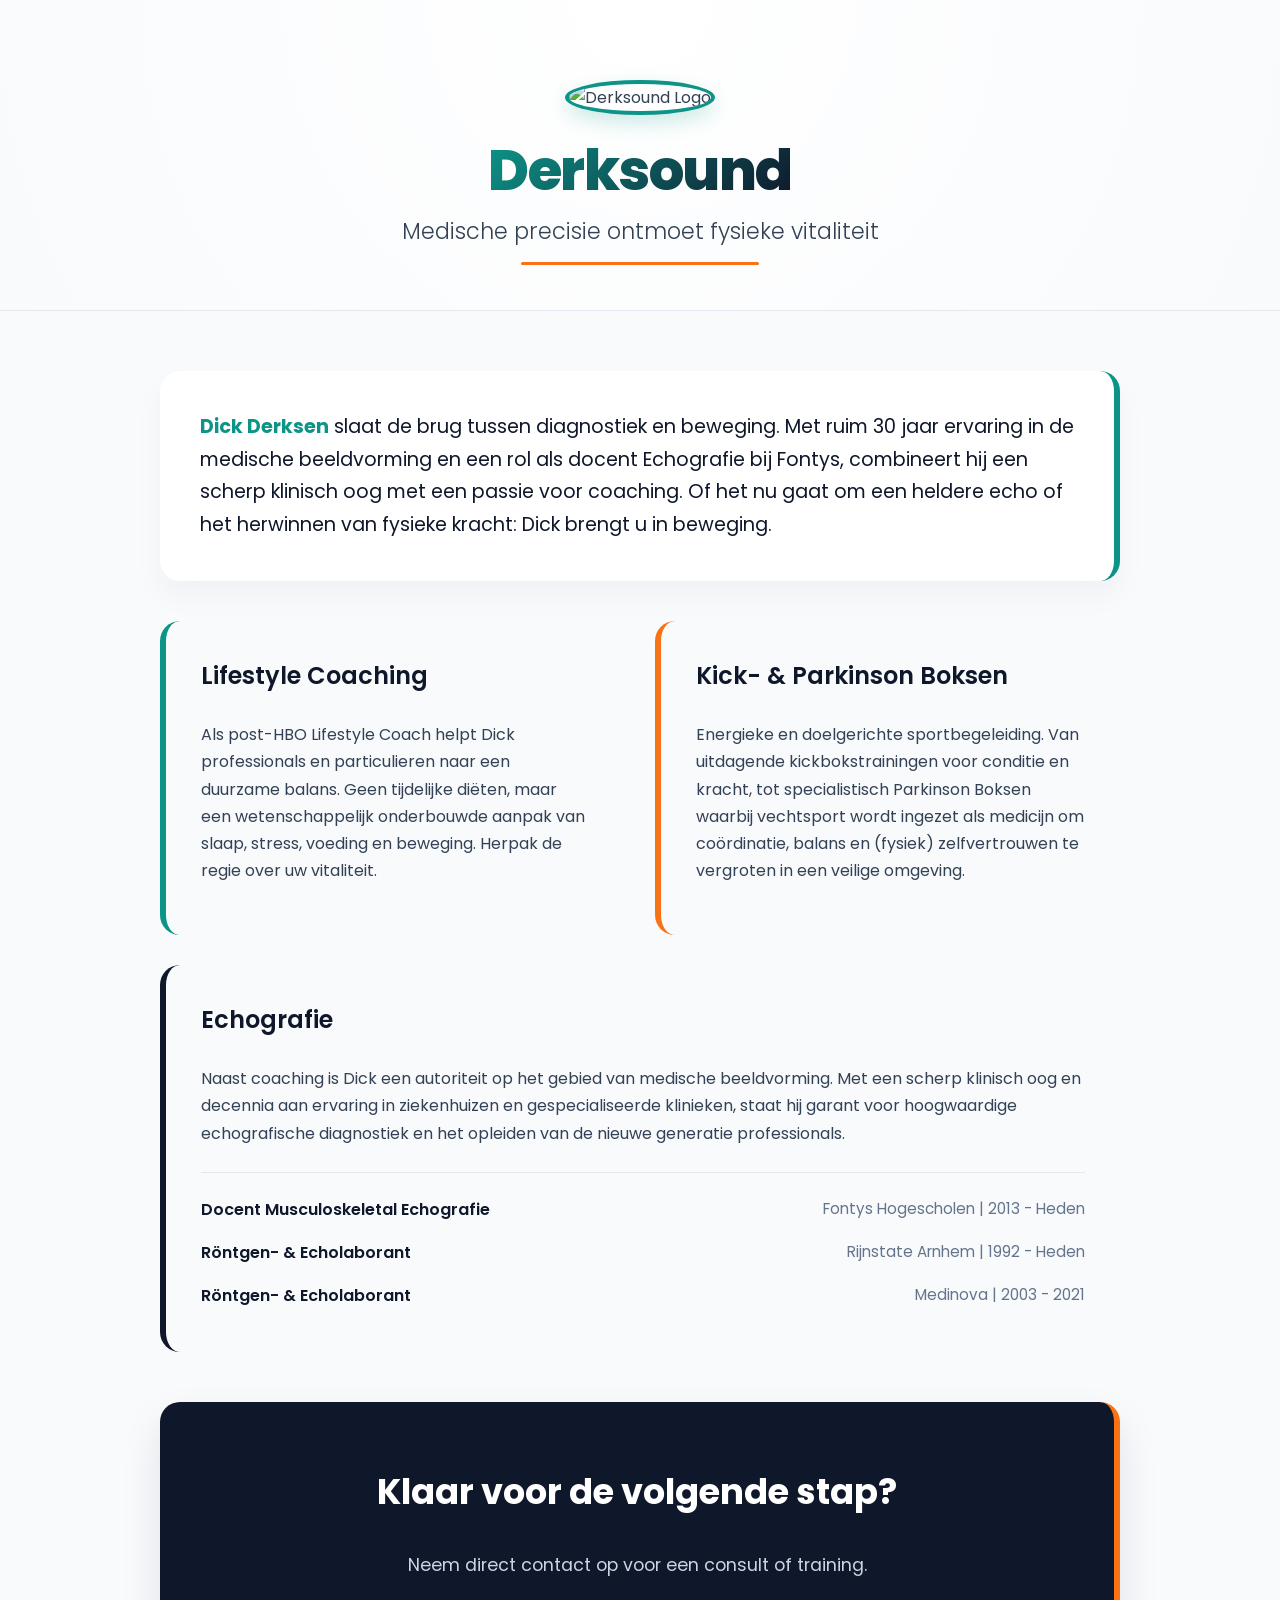
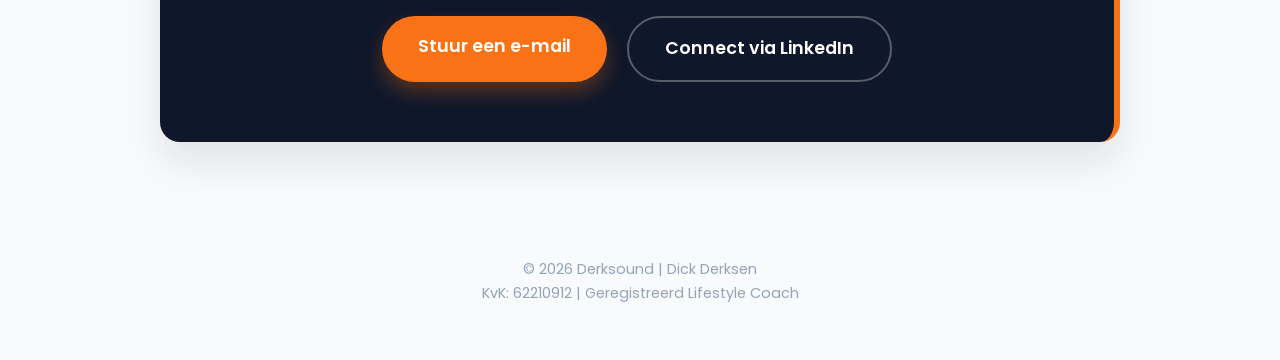
==== index.html @ 54237ded "Update index.html" ====
<!DOCTYPE html>
<html lang="nl">
<head>
    <meta charset="UTF-8">
    <meta name="viewport" content="width=device-width, initial-scale=1.0">
    <title>Derksound | Dick Derksen - Echografie & Vitaliteit</title>
    <!-- Google Fonts: Poppins voor een moderne, geometrische look -->
    <link href="https://fonts.googleapis.com/css2?family=Poppins:wght@300;400;600;800&display=swap" rel="stylesheet">
    <style>
        :root {
            /* Modern, energiek kleurenpalet */
            --dark-slate: #0f172a;       
            --teal: #0d9488;             
            --orange: #f97316;           
            --text-color: #334155;
            --bg-color: #f8fafc;
            --card-bg: #ffffff;
        }

        * { box-sizing: border-box; }

        body { 
            font-family: 'Poppins', sans-serif; 
            line-height: 1.7; 
            color: var(--text-color); 
            background-color: var(--bg-color);
            margin: 0; 
            padding: 0; 
        }

        .container { 
            max-width: 1000px; 
            margin: 0 auto; 
            padding: 0 20px;
        }

        /* --- MODERNE HERO HEADER --- */
        .hero {
            display: flex;
            flex-direction: column;
            align-items: center;
            text-align: center;
            padding: 80px 20px 60px;
            background: radial-gradient(circle at top, #ffffff 0%, var(--bg-color) 100%);
            border-bottom: 1px solid #e2e8f0;
        }

        /* Aangepast logo: Rond, betere kleuren en transparantie-truc */
        .logo-img {
            max-width: 180px;
            height: auto;
            margin-bottom: 25px;
            border-radius: 50%; 
            border: 4px solid var(--teal);
            box-shadow: 0 8px 20px rgba(13, 148, 136, 0.2);
            animation: float 6s ease-in-out infinite;
            mix-blend-mode: multiply; /* Zorgt dat een eventuele witte achtergrond wegvalt */
        }

        /* Gradient tekst voor de titel */
        h1 { 
            font-weight: 800; 
            font-size: 3.5rem; 
            margin: 0 0 10px 0; 
            line-height: 1.1;
            background: linear-gradient(135deg, var(--teal) 0%, var(--dark-slate) 100%);
            -webkit-background-clip: text;
            -webkit-text-fill-color: transparent;
            letter-spacing: -1.5px;
        }

        .tagline { 
            font-size: 1.4rem; 
            color: var(--text-color); 
            font-weight: 300; 
            margin: 0;
            position: relative;
            display: inline-block;
        }
        
        .tagline::after {
            content: '';
            position: absolute;
            width: 50%;
            height: 3px;
            background: var(--orange);
            bottom: -15px;
            left: 25%;
            border-radius: 5px;
        }

        /* --- MAIN CONTENT --- */
        main { padding: 60px 0; }

        /* --- INTRO BOX (Rechter rand) --- */
        .intro-box {
            background: var(--card-bg);
            border-radius: 20px;
            padding: 40px;
            box-shadow: 0 15px 30px rgba(15, 23, 42, 0.04);
            margin-bottom: 40px;
            border-right: 6px solid var(--teal);
            transition: transform 0.3s ease;
        }

        .intro-box:hover { transform: translateY(-5px); box-shadow: 0 20px 40px rgba(15, 23, 42, 0.08); }

        .intro-box p {
            font-size: 1.2rem;
            color: var(--dark-slate);
            font-weight: 400;
            margin: 0;
        }
        .intro-box strong { color: var(--teal); }

        /* --- DIENSTEN GRID (Linker rand) --- */
        .services-grid {
            display: grid;
            grid-template-columns: 1fr 1fr;
            gap: 30px;
            margin-bottom: 50px;
        }

        .service-box {
            background: var(--bg-color);
            padding: 35px;
            border-radius: 20px;
            border-left: 6px solid var(--teal);
            transition: all 0.3s ease;
        }
        
        .service-box.orange-border { border-left-color: var(--orange); }
        .service-box.slate-border { border-left-color: var(--dark-slate); }
        
        .service-box:hover { transform: translateY(-8px); box-shadow: 0 15px 30px rgba(0,0,0,0.08); }
        .service-box h3 { font-size: 1.5rem; margin-top: 0; color: var(--dark-slate); font-weight: 600; }

        /* Zorgt dat het Echografie blok twee kolommen inneemt */
        .full-width { grid-column: 1 / -1; }

        /* Styling voor de werkervaringen binnen het Echografie blok */
        .experience-list {
            margin-top: 25px;
            border-top: 1px solid #e2e8f0;
            padding-top: 15px;
        }
        .experience-item { 
            display: flex; 
            justify-content: space-between; 
            padding: 8px 0; 
        }
        .experience-item strong { color: var(--dark-slate); font-weight: 600;}
        .experience-item span { color: #64748b; font-size: 0.95rem; }

        /* --- CONTACT BOX (Gekleurde achtergrond, rechter rand) --- */
        .contact-box {
            text-align: center;
            background: var(--dark-slate);
            color: white;
            padding: 60px 40px;
            border-radius: 20px;
            border-right: 6px solid var(--orange);
            box-shadow: 0 20px 40px rgba(15, 23, 42, 0.1);
            transition: transform 0.3s ease;
        }
        
        .contact-box:hover { transform: translateY(-5px); box-shadow: 0 25px 50px rgba(15, 23, 42, 0.2); }
        .contact-box h2 { color: white; font-size: 2.2rem; margin-top: 0; }
        .contact-box p { font-size: 1.1rem; color: #cbd5e1; margin-bottom: 0; }
        
        .btn-group { display: flex; justify-content: center; gap: 20px; margin-top: 35px; flex-wrap: wrap; }
        
        .btn {
            padding: 16px 36px;
            border-radius: 50px;
            text-decoration: none;
            font-weight: 600;
            font-size: 1.1rem;
            transition: all 0.3s cubic-bezier(0.4, 0, 0.2, 1);
        }
        
        .btn-primary { 
            background: var(--orange); 
            color: white; 
            box-shadow: 0 10px 20px rgba(249, 115, 22, 0.3);
        }
        .btn-primary:hover { background: #ea580c; transform: translateY(-3px); }
        
        .btn-outline { 
            border: 2px solid rgba(255,255,255,0.3); 
            color: white; 
        }
        .btn-outline:hover { border-color: white; transform: translateY(-3px); }

        footer { text-align: center; padding: 40px; font-size: 0.9rem; color: #94a3b8; }

        /* Animaties */
        @keyframes float {
            0% { transform: translateY(0px); }
            50% { transform: translateY(-10px); }
            100% { transform: translateY(0px); }
        }

        /* Responsiviteit */
        @media (max-width: 768px) {
            h1 { font-size: 2.5rem; }
            .tagline { font-size: 1.1rem; }
            .services-grid { grid-template-columns: 1fr; }
            .full-width { grid-column: span 1; }
            .experience-item { flex-direction: column; gap: 2px; }
            .btn-group { flex-direction: column; }
            .btn { width: 100%; text-align: center; }
        }
    </style>
</head>
<body>

    <!-- HERO HEADER -->
    <header class="hero">
        <img src="logo.png" alt="Derksound Logo" class="logo-img">
        <h1>Derksound</h1>
        <p class="tagline">Medische precisie ontmoet fysieke vitaliteit</p>
    </header>

    <div class="container">
        <main>
            <!-- OVER MIJ (Rechter rand) -->
            <section class="intro-box">
                <p><strong>Dick Derksen</strong> slaat de brug tussen diagnostiek en beweging. Met ruim 30 jaar ervaring in de medische beeldvorming en een rol als docent Echografie bij Fontys, combineert hij een scherp klinisch oog met een passie voor coaching. Of het nu gaat om een heldere echo of het herwinnen van fysieke kracht: Dick brengt u in beweging.</p>
            </section>

            <!-- DIENSTEN GRID (Linker rand) -->
            <div class="services-grid">
                
                <div class="service-box">
                    <h3>Lifestyle Coaching</h3>
                    <p>Als post-HBO Lifestyle Coach helpt Dick professionals en particulieren naar een duurzame balans. Geen tijdelijke diëten, maar een wetenschappelijk onderbouwde aanpak van slaap, stress, voeding en beweging. Herpak de regie over uw vitaliteit.</p>
                </div>
                
                <div class="service-box orange-border">
                    <h3>Kick- & Parkinson Boksen</h3>
                    <p>Energieke en doelgerichte sportbegeleiding. Van uitdagende kickbokstrainingen voor conditie en kracht, tot specialistisch Parkinson Boksen waarbij vechtsport wordt ingezet als medicijn om coördinatie, balans en (fysiek) zelfvertrouwen te vergroten in een veilige omgeving.</p>
                </div>

                <!-- ECHOGRAFIE (Volle breedte) -->
                <div class="service-box slate-border full-width">
                    <h3>Echografie</h3>
                    <p>Naast coaching is Dick een autoriteit op het gebied van medische beeldvorming. Met een scherp klinisch oog en decennia aan ervaring in ziekenhuizen en gespecialiseerde klinieken, staat hij garant voor hoogwaardige echografische diagnostiek en het opleiden van de nieuwe generatie professionals.</p>
                    
                    <div class="experience-list">
                        <div class="experience-item">
                            <strong>Docent Musculoskeletal Echografie</strong>
                            <span>Fontys Hogescholen | 2013 - Heden</span>
                        </div>
                        <div class="experience-item">
                            <strong>Röntgen- & Echolaborant</strong>
                            <span>Rijnstate Arnhem | 1992 - Heden</span>
                        </div>
                        <div class="experience-item">
                            <strong>Röntgen- & Echolaborant</strong>
                            <span>Medinova | 2003 - 2021</span>
                        </div>
                    </div>
                </div>

            </div>

            <!-- CONTACT CTA (Gekleurde achtergrond, Rechter rand) -->
            <section class="contact-box">
                <h2>Klaar voor de volgende stap?</h2>
                <p>Neem direct contact op voor een consult of training.</p>
                <div class="btn-group">
                    <a href="mailto:info@derksound.nl" class="btn btn-primary">Stuur een e-mail</a>
                    <a href="https://www.linkedin.com/in/dick-derksen-19b59875/" target="_blank" class="btn btn-outline">Connect via LinkedIn</a>
                </div>
            </section>
        </main>

        <footer>
            <p>&copy; 2026 Derksound | Dick Derksen<br>
            KvK: 62210912 | Geregistreerd Lifestyle Coach</p>
        </footer>
    </div>

</body>
</html>
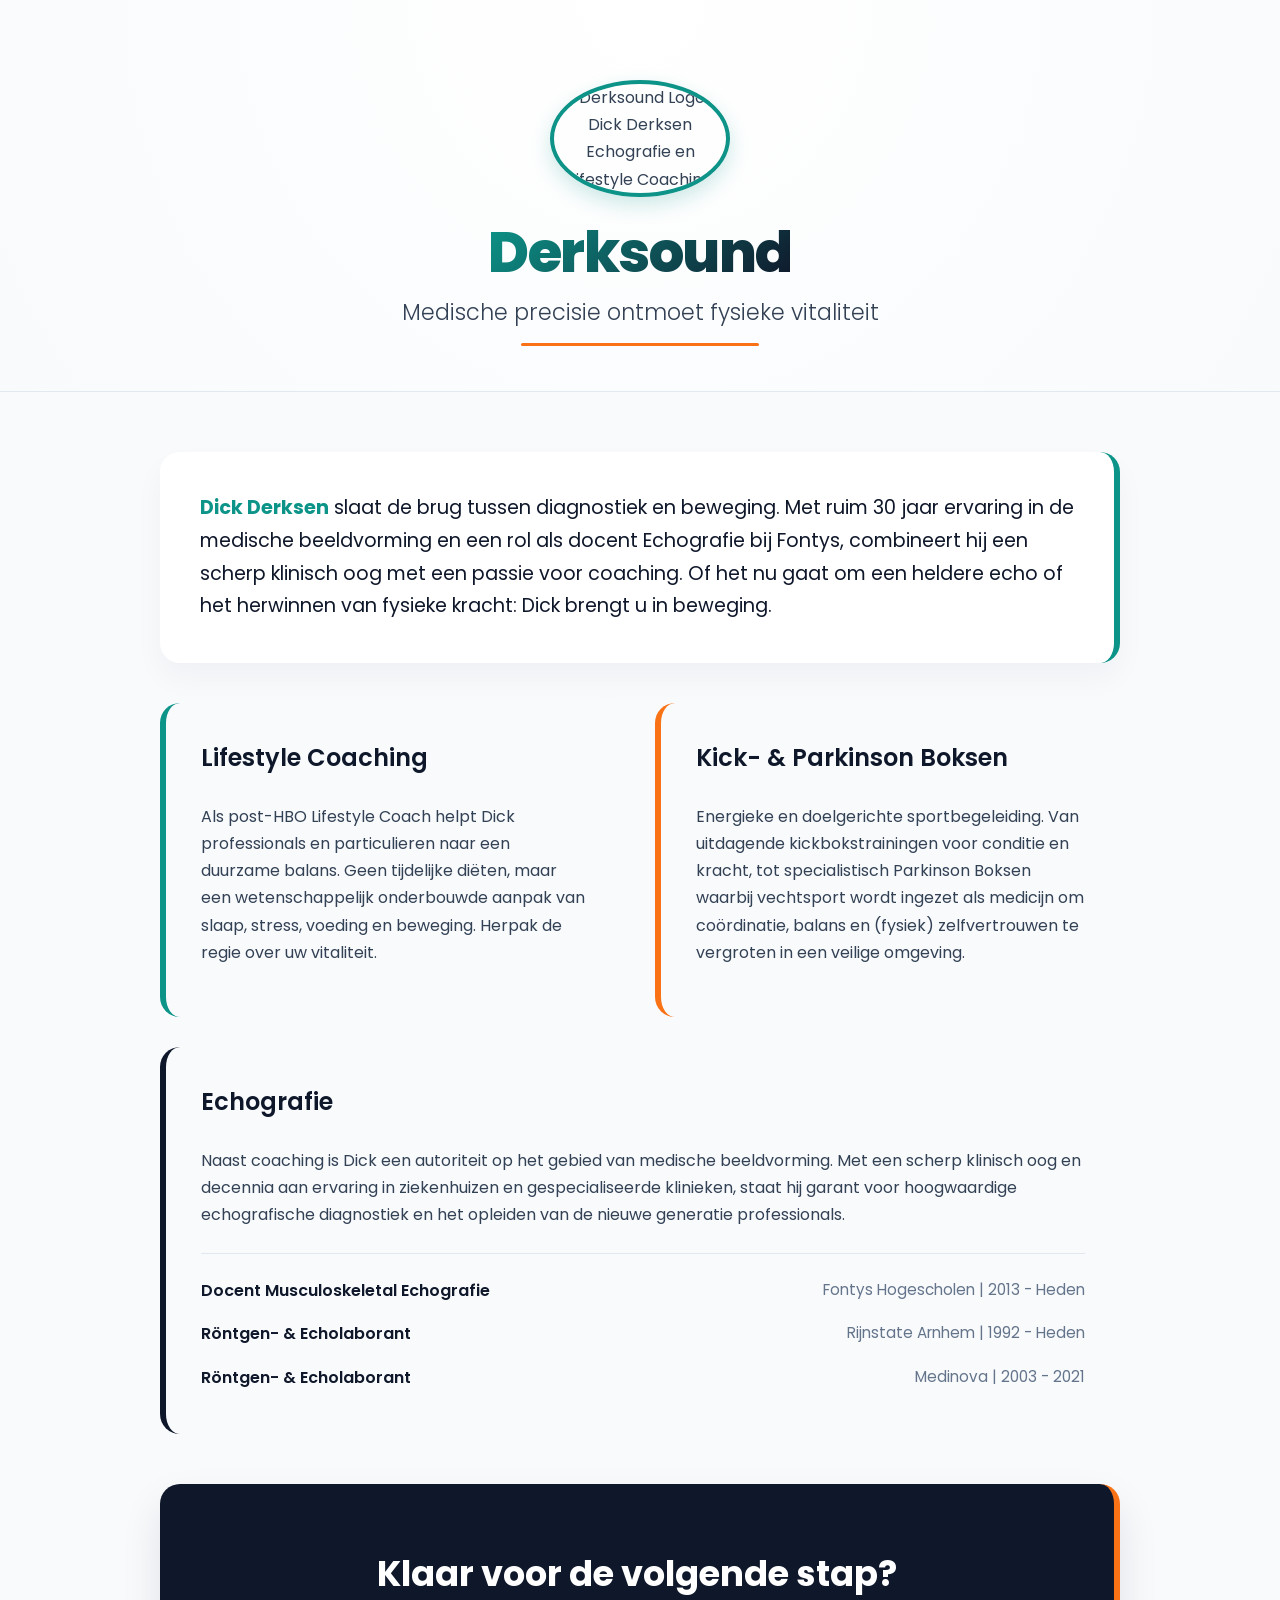
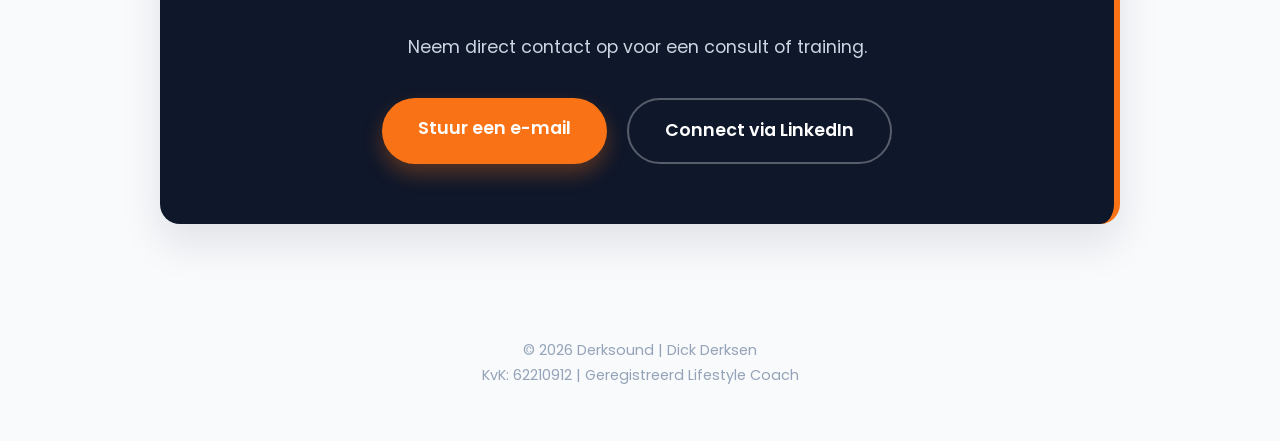
==== commit 295a872f: "Update index.html" ====
--- a/index.html
+++ b/index.html
@@ -3,9 +3,48 @@
 <head>
     <meta charset="UTF-8">
     <meta name="viewport" content="width=device-width, initial-scale=1.0">
+    
+    <!-- SEO BASIS -->
     <title>Derksound | Dick Derksen - Echografie & Vitaliteit</title>
+    <meta name="description" content="Dick Derksen van Derksound slaat de brug tussen medische diagnostiek (echografie) en fysieke vitaliteit (lifestyle coaching & boksen) in regio Arnhem.">
+    <link rel="canonical" href="https://www.derksound.nl/" />
+
+    <!-- OPEN GRAPH (Voor mooi delen op LinkedIn, WhatsApp, etc.) -->
+    <meta property="og:title" content="Derksound | Dick Derksen - Echografie & Vitaliteit">
+    <meta property="og:description" content="Klinische precisie en fysieke vitaliteit. Lifestyle coaching, echografie en (Parkinson) boksen door Dick Derksen.">
+    <meta property="og:type" content="website">
+    <meta property="og:url" content="https://www.derksound.nl/">
+    <meta property="og:image" content="https://www.derksound.nl/logo.png">
+
+    <!-- STRUCTURED DATA (Schema.org voor Google) -->
+    <script type="application/ld+json">
+    {
+      "@context": "https://schema.org",
+      "@type": "HealthAndBeautyBusiness",
+      "name": "Derksound",
+      "image": "https://www.derksound.nl/logo.png",
+      "url": "https://www.derksound.nl",
+      "address": {
+        "@type": "PostalAddress",
+        "addressLocality": "Arnhem",
+        "addressRegion": "Gelderland",
+        "addressCountry": "NL"
+      },
+      "founder": {
+        "@type": "Person",
+        "name": "Dick Derksen",
+        "jobTitle": "Echolaborant & Lifestyle Coach",
+        "sameAs": [
+          "https://www.linkedin.com/in/dick-derksen-19b59875/"
+        ]
+      },
+      "description": "Medische precisie ontmoet fysieke vitaliteit. Derksound biedt echografie, lifestyle coaching en (Parkinson) boksen aan."
+    }
+    </script>
+
     <!-- Google Fonts: Poppins voor een moderne, geometrische look -->
     <link href="https://fonts.googleapis.com/css2?family=Poppins:wght@300;400;600;800&display=swap" rel="stylesheet">
+    
     <style>
         :root {
             /* Modern, energiek kleurenpalet */
@@ -217,7 +256,7 @@
 
     <!-- HERO HEADER -->
     <header class="hero">
-        <img src="logo.png" alt="Derksound Logo" class="logo-img">
+        <img src="logo.png" alt="Derksound Logo - Dick Derksen Echografie en Lifestyle Coaching" class="logo-img">
         <h1>Derksound</h1>
         <p class="tagline">Medische precisie ontmoet fysieke vitaliteit</p>
     </header>
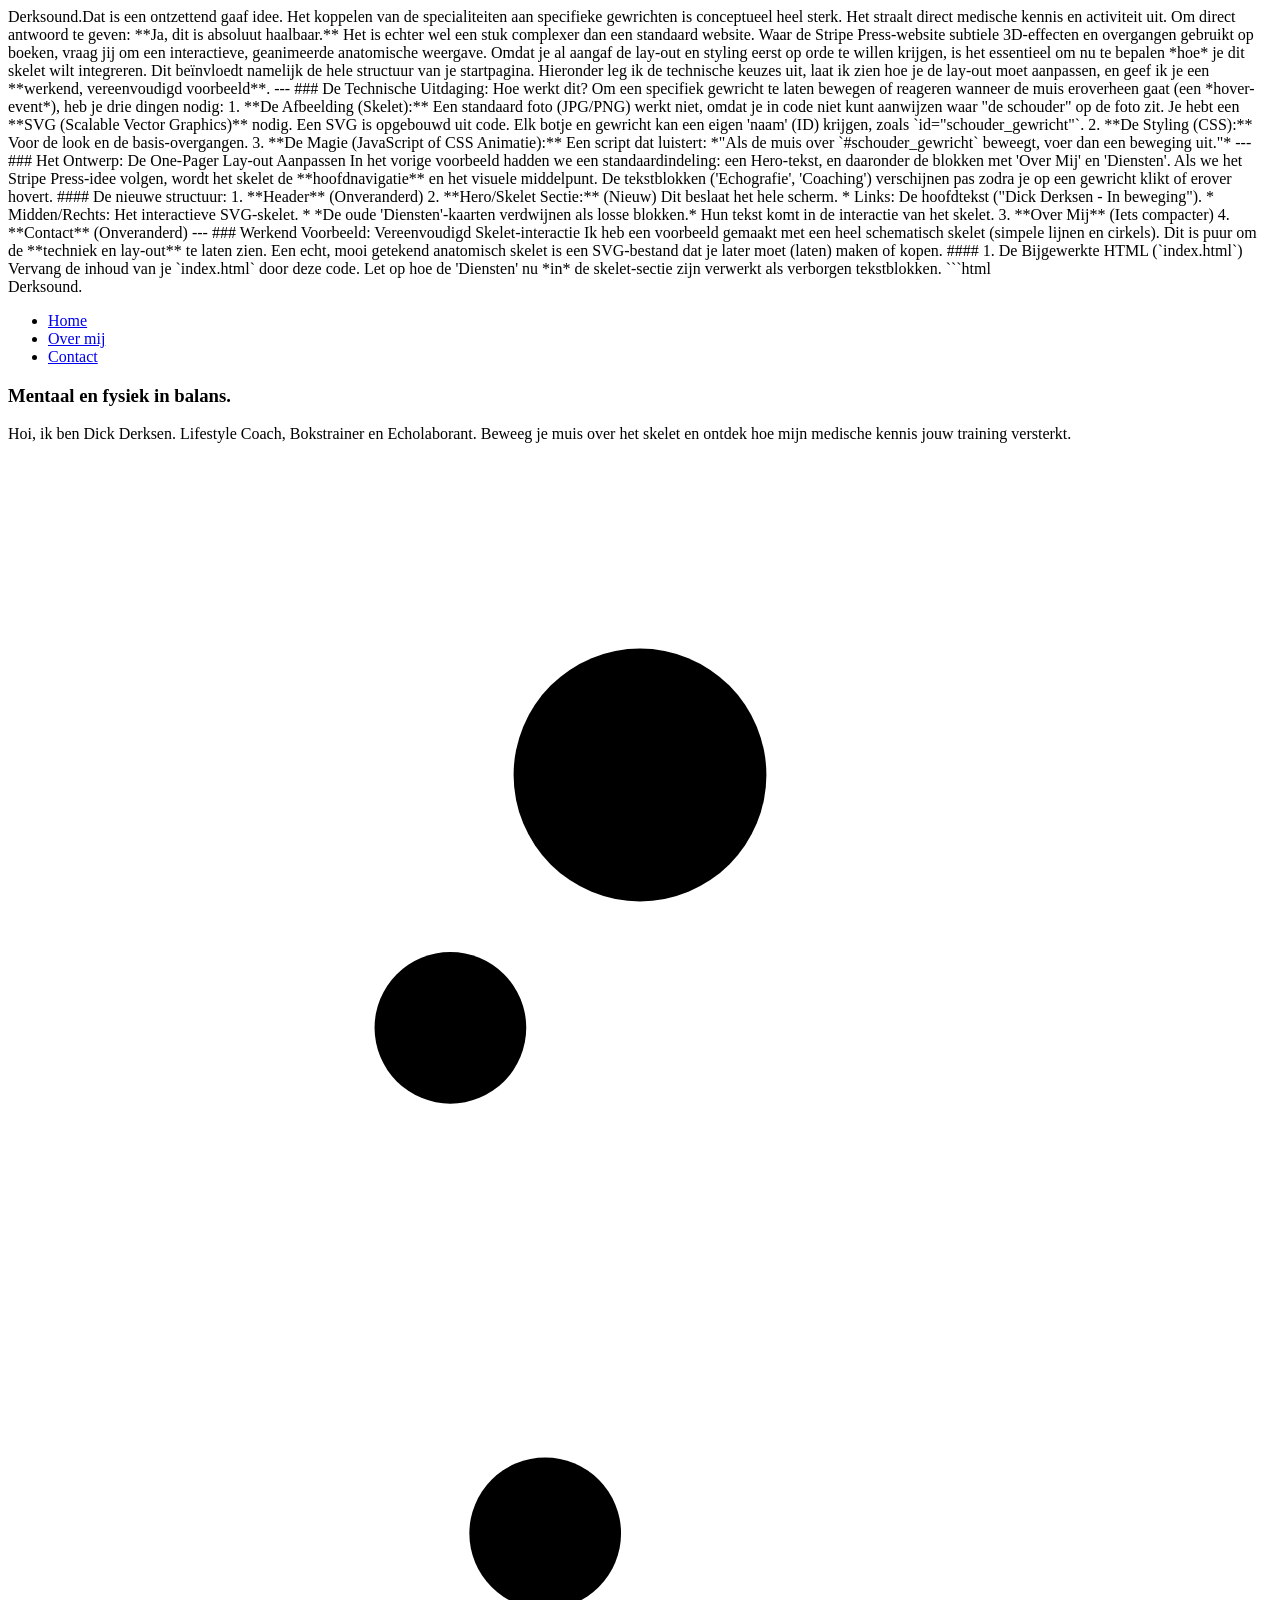
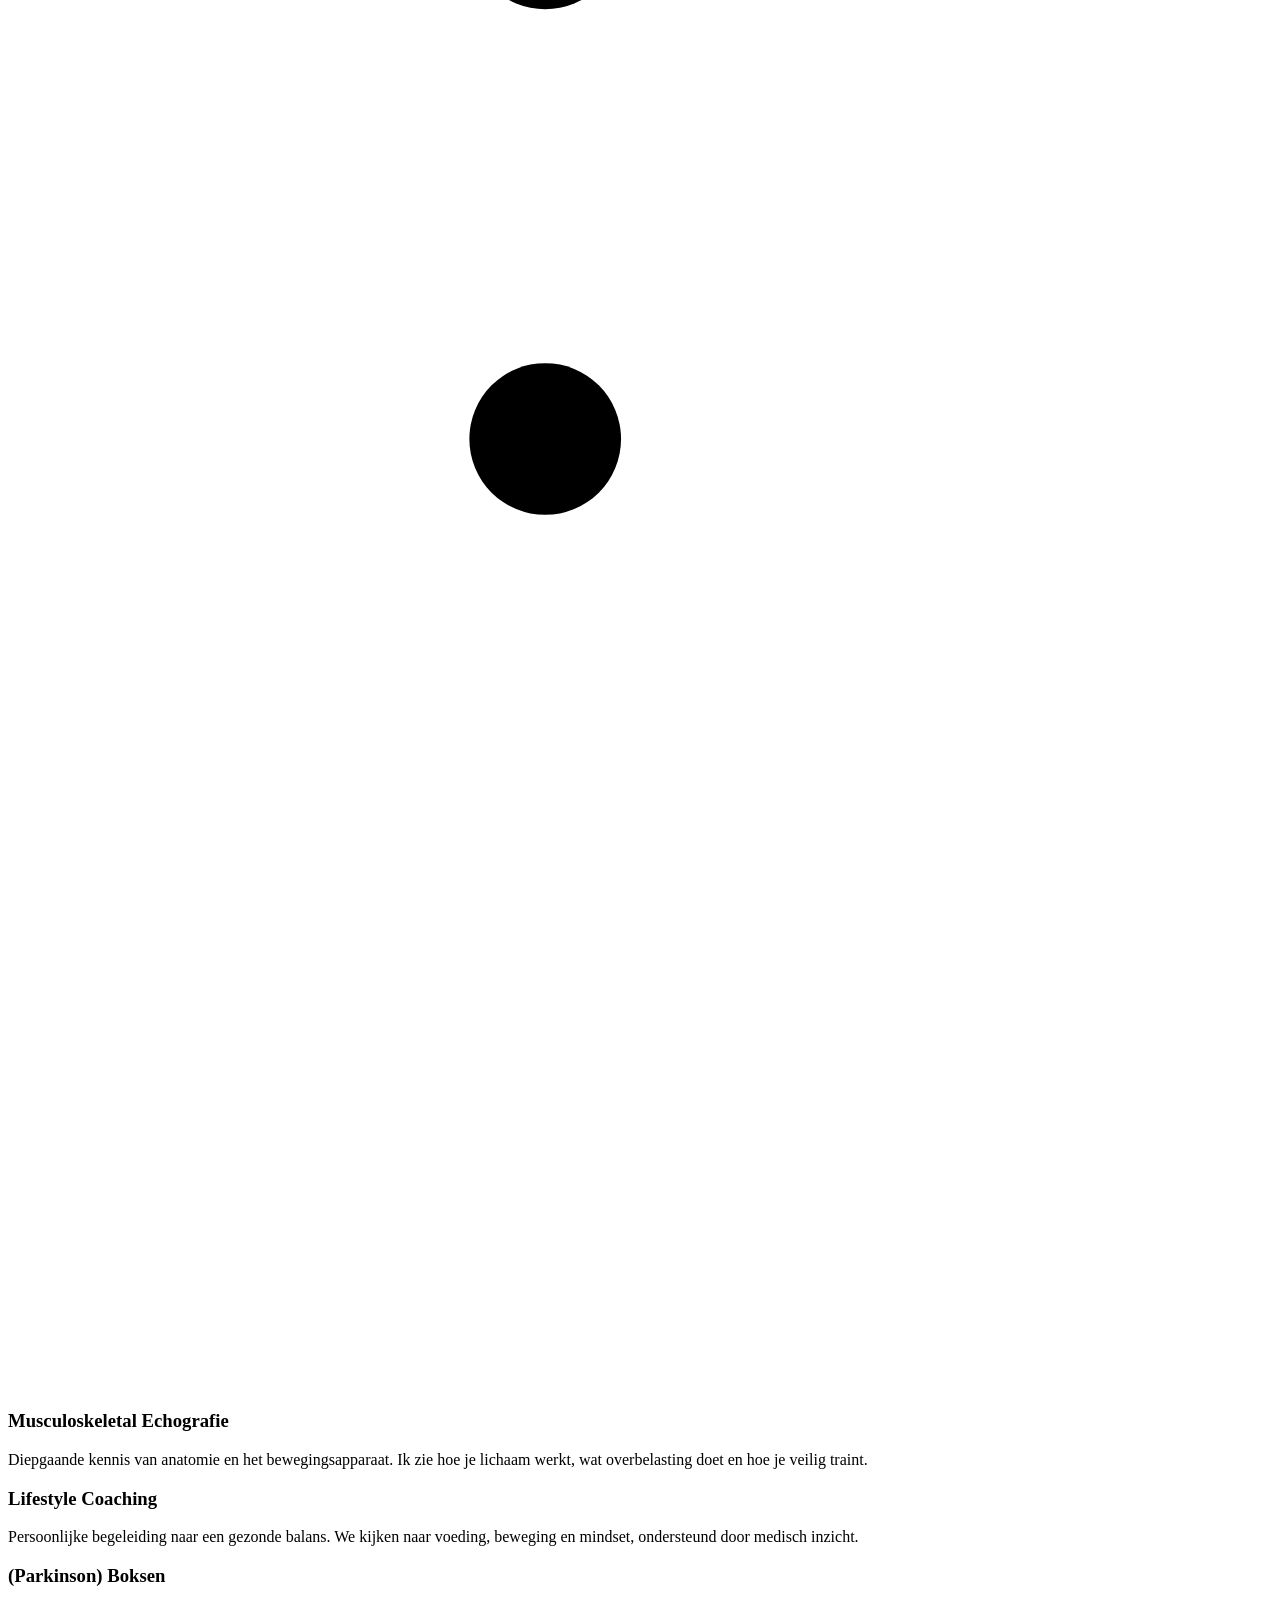
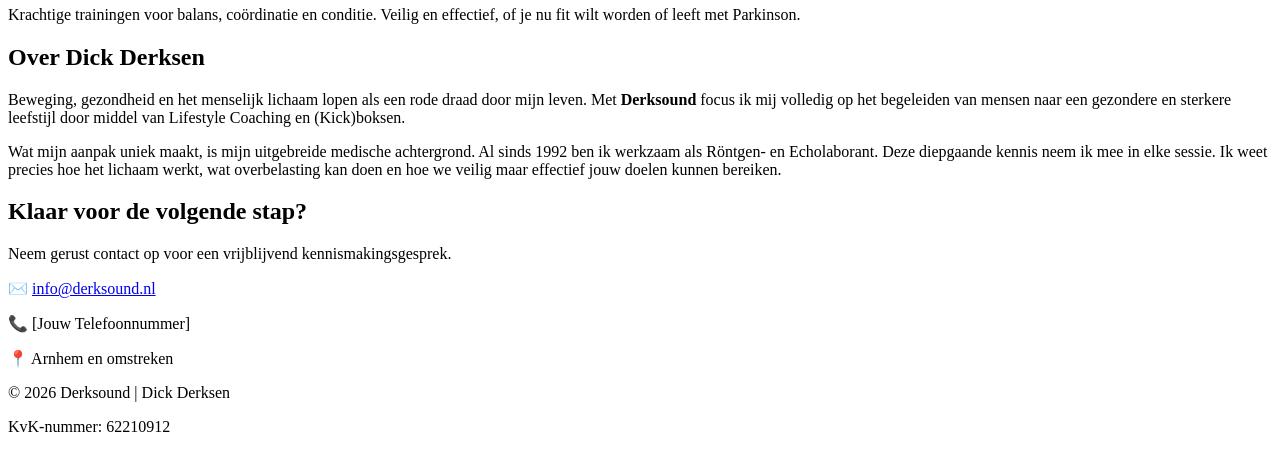
==== commit 476eb43b: "Create index.html" ====
--- a/index.html
+++ b/index.html
@@ -3,323 +3,186 @@
 <head>
     <meta charset="UTF-8">
     <meta name="viewport" content="width=device-width, initial-scale=1.0">
-    
-    <!-- SEO BASIS -->
-    <title>Derksound | Dick Derksen - Echografie & Vitaliteit</title>
-    <meta name="description" content="Dick Derksen van Derksound slaat de brug tussen medische diagnostiek (echografie) en fysieke vitaliteit (lifestyle coaching & boksen) in regio Arnhem.">
-    <link rel="canonical" href="https://www.derksound.nl/" />
+    <title>Derksound | Dick Derksen</title>
+    <link rel="stylesheet" href="style.css">
+</head>
+<body>
+    <header>
+        <nav class="container">
+            <div class="logo">Derksound.Dat is een ontzettend gaaf idee. Het koppelen van de specialiteiten aan specifieke gewrichten is conceptueel heel sterk. Het straalt direct medische kennis en activiteit uit.
 
-    <!-- OPEN GRAPH (Voor mooi delen op LinkedIn, WhatsApp, etc.) -->
-    <meta property="og:title" content="Derksound | Dick Derksen - Echografie & Vitaliteit">
-    <meta property="og:description" content="Klinische precisie en fysieke vitaliteit. Lifestyle coaching, echografie en (Parkinson) boksen door Dick Derksen.">
-    <meta property="og:type" content="website">
-    <meta property="og:url" content="https://www.derksound.nl/">
-    <meta property="og:image" content="https://www.derksound.nl/logo.png">
+Om direct antwoord te geven: **Ja, dit is absoluut haalbaar.** Het is echter wel een stuk complexer dan een standaard website. Waar de Stripe Press-website subtiele 3D-effecten en overgangen gebruikt op boeken, vraag jij om een interactieve, geanimeerde anatomische weergave.
 
-    <!-- STRUCTURED DATA (Schema.org voor Google) -->
-    <script type="application/ld+json">
-    {
-      "@context": "https://schema.org",
-      "@type": "HealthAndBeautyBusiness",
-      "name": "Derksound",
-      "image": "https://www.derksound.nl/logo.png",
-      "url": "https://www.derksound.nl",
-      "address": {
-        "@type": "PostalAddress",
-        "addressLocality": "Arnhem",
-        "addressRegion": "Gelderland",
-        "addressCountry": "NL"
-      },
-      "founder": {
-        "@type": "Person",
-        "name": "Dick Derksen",
-        "jobTitle": "Echolaborant & Lifestyle Coach",
-        "sameAs": [
-          "https://www.linkedin.com/in/dick-derksen-19b59875/"
-        ]
-      },
-      "description": "Medische precisie ontmoet fysieke vitaliteit. Derksound biedt echografie, lifestyle coaching en (Parkinson) boksen aan."
-    }
-    </script>
+Omdat je al aangaf de lay-out en styling eerst op orde te willen krijgen, is het essentieel om nu te bepalen *hoe* je dit skelet wilt integreren. Dit beïnvloedt namelijk de hele structuur van je startpagina.
 
-    <!-- Google Fonts: Poppins voor een moderne, geometrische look -->
-    <link href="https://fonts.googleapis.com/css2?family=Poppins:wght@300;400;600;800&display=swap" rel="stylesheet">
-    
-    <style>
-        :root {
-            /* Modern, energiek kleurenpalet */
-            --dark-slate: #0f172a;       
-            --teal: #0d9488;             
-            --orange: #f97316;           
-            --text-color: #334155;
-            --bg-color: #f8fafc;
-            --card-bg: #ffffff;
+Hieronder leg ik de technische keuzes uit, laat ik zien hoe je de lay-out moet aanpassen, en geef ik je een **werkend, vereenvoudigd voorbeeld**.
+
+---
+
+### De Technische Uitdaging: Hoe werkt dit?
+
+Om een specifiek gewricht te laten bewegen of reageren wanneer de muis eroverheen gaat (een *hover-event*), heb je drie dingen nodig:
+
+1.  **De Afbeelding (Skelet):** Een standaard foto (JPG/PNG) werkt niet, omdat je in code niet kunt aanwijzen waar "de schouder" op de foto zit. Je hebt een **SVG (Scalable Vector Graphics)** nodig. Een SVG is opgebouwd uit code. Elk botje en gewricht kan een eigen 'naam' (ID) krijgen, zoals `id="schouder_gewricht"`.
+2.  **De Styling (CSS):** Voor de look en de basis-overgangen.
+3.  **De Magie (JavaScript of CSS Animatie):** Een script dat luistert: *"Als de muis over `#schouder_gewricht` beweegt, voer dan een beweging uit."*
+
+---
+
+### Het Ontwerp: De One-Pager Lay-out Aanpassen
+
+In het vorige voorbeeld hadden we een standaardindeling: een Hero-tekst, en daaronder de blokken met 'Over Mij' en 'Diensten'.
+
+Als we het Stripe Press-idee volgen, wordt het skelet de **hoofdnavigatie** en het visuele middelpunt. De tekstblokken ('Echografie', 'Coaching') verschijnen pas zodra je op een gewricht klikt of erover hovert.
+
+#### De nieuwe structuur:
+
+1.  **Header** (Onveranderd)
+2.  **Hero/Skelet Sectie:** (Nieuw) Dit beslaat het hele scherm.
+    *   Links: De hoofdtekst ("Dick Derksen - In beweging").
+    *   Midden/Rechts: Het interactieve SVG-skelet.
+    *   *De oude 'Diensten'-kaarten verdwijnen als losse blokken.* Hun tekst komt in de interactie van het skelet.
+3.  **Over Mij** (Iets compacter)
+4.  **Contact** (Onveranderd)
+
+---
+
+### Werkend Voorbeeld: Vereenvoudigd Skelet-interactie
+
+Ik heb een voorbeeld gemaakt met een heel schematisch skelet (simpele lijnen en cirkels). Dit is puur om de **techniek en lay-out** te laten zien. Een echt, mooi getekend anatomisch skelet is een SVG-bestand dat je later moet (laten) maken of kopen.
+
+#### 1. De Bijgewerkte HTML (`index.html`)
+
+Vervang de inhoud van je `index.html` door deze code. Let op hoe de 'Diensten' nu *in* de skelet-sectie zijn verwerkt als verborgen tekstblokken.
+
+```html
+<!DOCTYPE html>
+<html lang="nl">
+<head>
+    <meta charset="UTF-8">
+    <meta name="viewport" content="width=device-width, initial-scale=1.0">
+    <title>Derksound | Dick Derksen - Lifestyle Coach & Bokstrainer</title>
+    <link rel="stylesheet" href="style.css">
+</head>
+<body>
+    <header>
+        <nav class="container">
+            <div class="logo">Derksound.</div>
+            <ul class="nav-links">
+                <li><a href="#home">Home</a></li>
+                <li><a href="#over">Over mij</a></li>
+                <li><a href="#contact">Contact</a></li>
+            </ul>
+        </nav>
+    </header>
+
+    <main>
+        <!-- NIEUWE HERO SKELET SECTIE -->
+        <section id="home" class="hero-skeleton">
+            <div class="container skeleton-wrapper">
+                
+                <!-- Links: Introductie tekst -->
+                <div class="skeleton-intro">
+                    <h1>Mentaal en fysiek in balans.</h1>
+                    <p>Hoi, ik ben Dick Derksen. Lifestyle Coach, Bokstrainer en Echolaborant. Beweeg je muis over het skelet en ontdek hoe mijn medische kennis jouw training versterkt.</p>
+                </div>
+
+                <!-- Rechts: Het Interactieve Skelet (SVG) -->
+                <div class="skeleton-container">
+                    <!-- Dit is een vereenvoudigde SVG-weergave -->
+                    <svg viewBox="0 0 200 400" class="skeleton-svg">
+                        <!-- Romp en Hoofd (Statisch) -->
+                        <circle cx="100" cy="50" r="20" class="bone-static" />
+                        <line x1="100" y1="70" x2="100" y2="170" class="bone-static" stroke-width="8" />
+                        
+                        <!-- Schouder Gewricht (INTERACTIEF -> Echografie) -->
+                        <g id="joint-echografie" class="interactive-joint">
+                            <circle cx="70" cy="90" r="12" class="joint-ball" />
+                            <line x1="70" y1="90" x2="40" y2="150" class="bone-arm" stroke-width="6" />
+                        </g>
+
+                        <!-- Heup Gewricht (INTERACTIEF -> Coaching) -->
+                        <g id="joint-coaching" class="interactive-joint">
+                            <circle cx="85" cy="170" r="12" class="joint-ball" />
+                            <line x1="85" y1="170" x2="85" y2="250" class="bone-leg" stroke-width="6" />
+                        </g>
+
+                        <!-- Knie Gewricht (INTERACTIEF -> Boksen) -->
+                        <g id="joint-boksen" class="interactive-joint">
+                            <circle cx="85" cy="250" r="12" class="joint-ball" />
+                            <line x1="85" y1="250" x2="85" y2="330" class="bone-leg" stroke-width="6" />
+                        </g>
+                    </svg>
+
+                    <!-- Tekstblokken die verschijnen bij hover (verborgen via CSS) -->
+                    <div class="service-info-overlay" id="info-echografie">
+                        <h3>Musculoskeletal Echografie</h3>
+                        <p>Diepgaande kennis van anatomie en het bewegingsapparaat. Ik zie hoe je lichaam werkt, wat overbelasting doet en hoe je veilig traint.</p>
+                    </div>
+                    <div class="service-info-overlay" id="info-coaching">
+                        <h3>Lifestyle Coaching</h3>
+                        <p>Persoonlijke begeleiding naar een gezonde balans. We kijken naar voeding, beweging en mindset, ondersteund door medisch inzicht.</p>
+                    </div>
+                    <div class="service-info-overlay" id="info-boksen">
+                        <h3>(Parkinson) Boksen</h3>
+                        <p>Krachtige trainingen voor balans, coördinatie en conditie. Veilig en effectief, of je nu fit wilt worden of leeft met Parkinson.</p>
+                    </div>
+                </div>
+            </div>
+        </section>
+
+        <!-- Over Mij Sectie -->
+        <section id="over" class="section bg-light">
+            <div class="container">
+                <h2>Over Dick Derksen</h2>
+                <div class="about-text">
+                    <p>Beweging, gezondheid en het menselijk lichaam lopen als een rode draad door mijn leven. Met <strong>Derksound</strong> focus ik mij volledig op het begeleiden van mensen naar een gezondere en sterkere leefstijl door middel van Lifestyle Coaching en (Kick)boksen.</p>
+                    <p>Wat mijn aanpak uniek maakt, is mijn uitgebreide medische achtergrond. Al sinds 1992 ben ik werkzaam als Röntgen- en Echolaborant. Deze diepgaande kennis neem ik mee in elke sessie. Ik weet precies hoe het lichaam werkt, wat overbelasting kan doen en hoe we veilig maar effectief jouw doelen kunnen bereiken.</p>
+                </div>
+            </div>
+        </section>
+
+        <!-- Contact Sectie -->
+        <section id="contact" class="section">
+            <div class="container">
+                <h2>Klaar voor de volgende stap?</h2>
+                <p>Neem gerust contact op voor een vrijblijvend kennismakingsgesprek.</p>
+                <div class="contact-info">
+                    <p>✉️ <a href="mailto:info@derksound.nl">info@derksound.nl</a></p>
+                    <p>📞 [Jouw Telefoonnummer]</p>
+                    <p>📍 Arnhem en omstreken</p>
+                </div>
+            </div>
+        </section>
+    </main>
+
+    <footer>
+        <div class="container">
+            <p>&copy; 2026 Derksound | Dick Derksen</p>
+            <p class="kvk-text">KvK-nummer: 62210912</p>
+        </div>
+    </footer>
+
+    <!-- JAVASCRIPT VOOR DE HOVER INTERACTIE -->
+    <script>
+        // Functie om info te tonen
+        function showInfo(jointId, infoId) {
+            const joint = document.getElementById(jointId);
+            const infoBlock = document.getElementById(infoId);
+
+            joint.addEventListener('mouseenter', () => {
+                infoBlock.classList.add('active');
+            });
+
+            joint.addEventListener('mouseleave', () => {
+                infoBlock.classList.remove('active');
+            });
         }
 
-        * { box-sizing: border-box; }
-
-        body { 
-            font-family: 'Poppins', sans-serif; 
-            line-height: 1.7; 
-            color: var(--text-color); 
-            background-color: var(--bg-color);
-            margin: 0; 
-            padding: 0; 
-        }
-
-        .container { 
-            max-width: 1000px; 
-            margin: 0 auto; 
-            padding: 0 20px;
-        }
-
-        /* --- MODERNE HERO HEADER --- */
-        .hero {
-            display: flex;
-            flex-direction: column;
-            align-items: center;
-            text-align: center;
-            padding: 80px 20px 60px;
-            background: radial-gradient(circle at top, #ffffff 0%, var(--bg-color) 100%);
-            border-bottom: 1px solid #e2e8f0;
-        }
-
-        /* Aangepast logo: Rond, betere kleuren en transparantie-truc */
-        .logo-img {
-            max-width: 180px;
-            height: auto;
-            margin-bottom: 25px;
-            border-radius: 50%; 
-            border: 4px solid var(--teal);
-            box-shadow: 0 8px 20px rgba(13, 148, 136, 0.2);
-            animation: float 6s ease-in-out infinite;
-            mix-blend-mode: multiply; /* Zorgt dat een eventuele witte achtergrond wegvalt */
-        }
-
-        /* Gradient tekst voor de titel */
-        h1 { 
-            font-weight: 800; 
-            font-size: 3.5rem; 
-            margin: 0 0 10px 0; 
-            line-height: 1.1;
-            background: linear-gradient(135deg, var(--teal) 0%, var(--dark-slate) 100%);
-            -webkit-background-clip: text;
-            -webkit-text-fill-color: transparent;
-            letter-spacing: -1.5px;
-        }
-
-        .tagline { 
-            font-size: 1.4rem; 
-            color: var(--text-color); 
-            font-weight: 300; 
-            margin: 0;
-            position: relative;
-            display: inline-block;
-        }
-        
-        .tagline::after {
-            content: '';
-            position: absolute;
-            width: 50%;
-            height: 3px;
-            background: var(--orange);
-            bottom: -15px;
-            left: 25%;
-            border-radius: 5px;
-        }
-
-        /* --- MAIN CONTENT --- */
-        main { padding: 60px 0; }
-
-        /* --- INTRO BOX (Rechter rand) --- */
-        .intro-box {
-            background: var(--card-bg);
-            border-radius: 20px;
-            padding: 40px;
-            box-shadow: 0 15px 30px rgba(15, 23, 42, 0.04);
-            margin-bottom: 40px;
-            border-right: 6px solid var(--teal);
-            transition: transform 0.3s ease;
-        }
-
-        .intro-box:hover { transform: translateY(-5px); box-shadow: 0 20px 40px rgba(15, 23, 42, 0.08); }
-
-        .intro-box p {
-            font-size: 1.2rem;
-            color: var(--dark-slate);
-            font-weight: 400;
-            margin: 0;
-        }
-        .intro-box strong { color: var(--teal); }
-
-        /* --- DIENSTEN GRID (Linker rand) --- */
-        .services-grid {
-            display: grid;
-            grid-template-columns: 1fr 1fr;
-            gap: 30px;
-            margin-bottom: 50px;
-        }
-
-        .service-box {
-            background: var(--bg-color);
-            padding: 35px;
-            border-radius: 20px;
-            border-left: 6px solid var(--teal);
-            transition: all 0.3s ease;
-        }
-        
-        .service-box.orange-border { border-left-color: var(--orange); }
-        .service-box.slate-border { border-left-color: var(--dark-slate); }
-        
-        .service-box:hover { transform: translateY(-8px); box-shadow: 0 15px 30px rgba(0,0,0,0.08); }
-        .service-box h3 { font-size: 1.5rem; margin-top: 0; color: var(--dark-slate); font-weight: 600; }
-
-        /* Zorgt dat het Echografie blok twee kolommen inneemt */
-        .full-width { grid-column: 1 / -1; }
-
-        /* Styling voor de werkervaringen binnen het Echografie blok */
-        .experience-list {
-            margin-top: 25px;
-            border-top: 1px solid #e2e8f0;
-            padding-top: 15px;
-        }
-        .experience-item { 
-            display: flex; 
-            justify-content: space-between; 
-            padding: 8px 0; 
-        }
-        .experience-item strong { color: var(--dark-slate); font-weight: 600;}
-        .experience-item span { color: #64748b; font-size: 0.95rem; }
-
-        /* --- CONTACT BOX (Gekleurde achtergrond, rechter rand) --- */
-        .contact-box {
-            text-align: center;
-            background: var(--dark-slate);
-            color: white;
-            padding: 60px 40px;
-            border-radius: 20px;
-            border-right: 6px solid var(--orange);
-            box-shadow: 0 20px 40px rgba(15, 23, 42, 0.1);
-            transition: transform 0.3s ease;
-        }
-        
-        .contact-box:hover { transform: translateY(-5px); box-shadow: 0 25px 50px rgba(15, 23, 42, 0.2); }
-        .contact-box h2 { color: white; font-size: 2.2rem; margin-top: 0; }
-        .contact-box p { font-size: 1.1rem; color: #cbd5e1; margin-bottom: 0; }
-        
-        .btn-group { display: flex; justify-content: center; gap: 20px; margin-top: 35px; flex-wrap: wrap; }
-        
-        .btn {
-            padding: 16px 36px;
-            border-radius: 50px;
-            text-decoration: none;
-            font-weight: 600;
-            font-size: 1.1rem;
-            transition: all 0.3s cubic-bezier(0.4, 0, 0.2, 1);
-        }
-        
-        .btn-primary { 
-            background: var(--orange); 
-            color: white; 
-            box-shadow: 0 10px 20px rgba(249, 115, 22, 0.3);
-        }
-        .btn-primary:hover { background: #ea580c; transform: translateY(-3px); }
-        
-        .btn-outline { 
-            border: 2px solid rgba(255,255,255,0.3); 
-            color: white; 
-        }
-        .btn-outline:hover { border-color: white; transform: translateY(-3px); }
-
-        footer { text-align: center; padding: 40px; font-size: 0.9rem; color: #94a3b8; }
-
-        /* Animaties */
-        @keyframes float {
-            0% { transform: translateY(0px); }
-            50% { transform: translateY(-10px); }
-            100% { transform: translateY(0px); }
-        }
-
-        /* Responsiviteit */
-        @media (max-width: 768px) {
-            h1 { font-size: 2.5rem; }
-            .tagline { font-size: 1.1rem; }
-            .services-grid { grid-template-columns: 1fr; }
-            .full-width { grid-column: span 1; }
-            .experience-item { flex-direction: column; gap: 2px; }
-            .btn-group { flex-direction: column; }
-            .btn { width: 100%; text-align: center; }
-        }
-    </style>
-</head>
-<body>
-
-    <!-- HERO HEADER -->
-    <header class="hero">
-        <img src="logo.png" alt="Derksound Logo - Dick Derksen Echografie en Lifestyle Coaching" class="logo-img">
-        <h1>Derksound</h1>
-        <p class="tagline">Medische precisie ontmoet fysieke vitaliteit</p>
-    </header>
-
-    <div class="container">
-        <main>
-            <!-- OVER MIJ (Rechter rand) -->
-            <section class="intro-box">
-                <p><strong>Dick Derksen</strong> slaat de brug tussen diagnostiek en beweging. Met ruim 30 jaar ervaring in de medische beeldvorming en een rol als docent Echografie bij Fontys, combineert hij een scherp klinisch oog met een passie voor coaching. Of het nu gaat om een heldere echo of het herwinnen van fysieke kracht: Dick brengt u in beweging.</p>
-            </section>
-
-            <!-- DIENSTEN GRID (Linker rand) -->
-            <div class="services-grid">
-                
-                <div class="service-box">
-                    <h3>Lifestyle Coaching</h3>
-                    <p>Als post-HBO Lifestyle Coach helpt Dick professionals en particulieren naar een duurzame balans. Geen tijdelijke diëten, maar een wetenschappelijk onderbouwde aanpak van slaap, stress, voeding en beweging. Herpak de regie over uw vitaliteit.</p>
-                </div>
-                
-                <div class="service-box orange-border">
-                    <h3>Kick- & Parkinson Boksen</h3>
-                    <p>Energieke en doelgerichte sportbegeleiding. Van uitdagende kickbokstrainingen voor conditie en kracht, tot specialistisch Parkinson Boksen waarbij vechtsport wordt ingezet als medicijn om coördinatie, balans en (fysiek) zelfvertrouwen te vergroten in een veilige omgeving.</p>
-                </div>
-
-                <!-- ECHOGRAFIE (Volle breedte) -->
-                <div class="service-box slate-border full-width">
-                    <h3>Echografie</h3>
-                    <p>Naast coaching is Dick een autoriteit op het gebied van medische beeldvorming. Met een scherp klinisch oog en decennia aan ervaring in ziekenhuizen en gespecialiseerde klinieken, staat hij garant voor hoogwaardige echografische diagnostiek en het opleiden van de nieuwe generatie professionals.</p>
-                    
-                    <div class="experience-list">
-                        <div class="experience-item">
-                            <strong>Docent Musculoskeletal Echografie</strong>
-                            <span>Fontys Hogescholen | 2013 - Heden</span>
-                        </div>
-                        <div class="experience-item">
-                            <strong>Röntgen- & Echolaborant</strong>
-                            <span>Rijnstate Arnhem | 1992 - Heden</span>
-                        </div>
-                        <div class="experience-item">
-                            <strong>Röntgen- & Echolaborant</strong>
-                            <span>Medinova | 2003 - 2021</span>
-                        </div>
-                    </div>
-                </div>
-
-            </div>
-
-            <!-- CONTACT CTA (Gekleurde achtergrond, Rechter rand) -->
-            <section class="contact-box">
-                <h2>Klaar voor de volgende stap?</h2>
-                <p>Neem direct contact op voor een consult of training.</p>
-                <div class="btn-group">
-                    <a href="mailto:info@derksound.nl" class="btn btn-primary">Stuur een e-mail</a>
-                    <a href="https://www.linkedin.com/in/dick-derksen-19b59875/" target="_blank" class="btn btn-outline">Connect via LinkedIn</a>
-                </div>
-            </section>
-        </main>
-
-        <footer>
-            <p>&copy; 2026 Derksound | Dick Derksen<br>
-            KvK: 62210912 | Geregistreerd Lifestyle Coach</p>
-        </footer>
-    </div>
-
+        // Koppel de gewrichten aan de juiste tekstblokken
+        showInfo('joint-echografie', 'info-echografie');
+        showInfo('joint-coaching', 'info-coaching');
+        showInfo('joint-boksen', 'info-info-boksen');
+    </script>
 </body>
 </html>
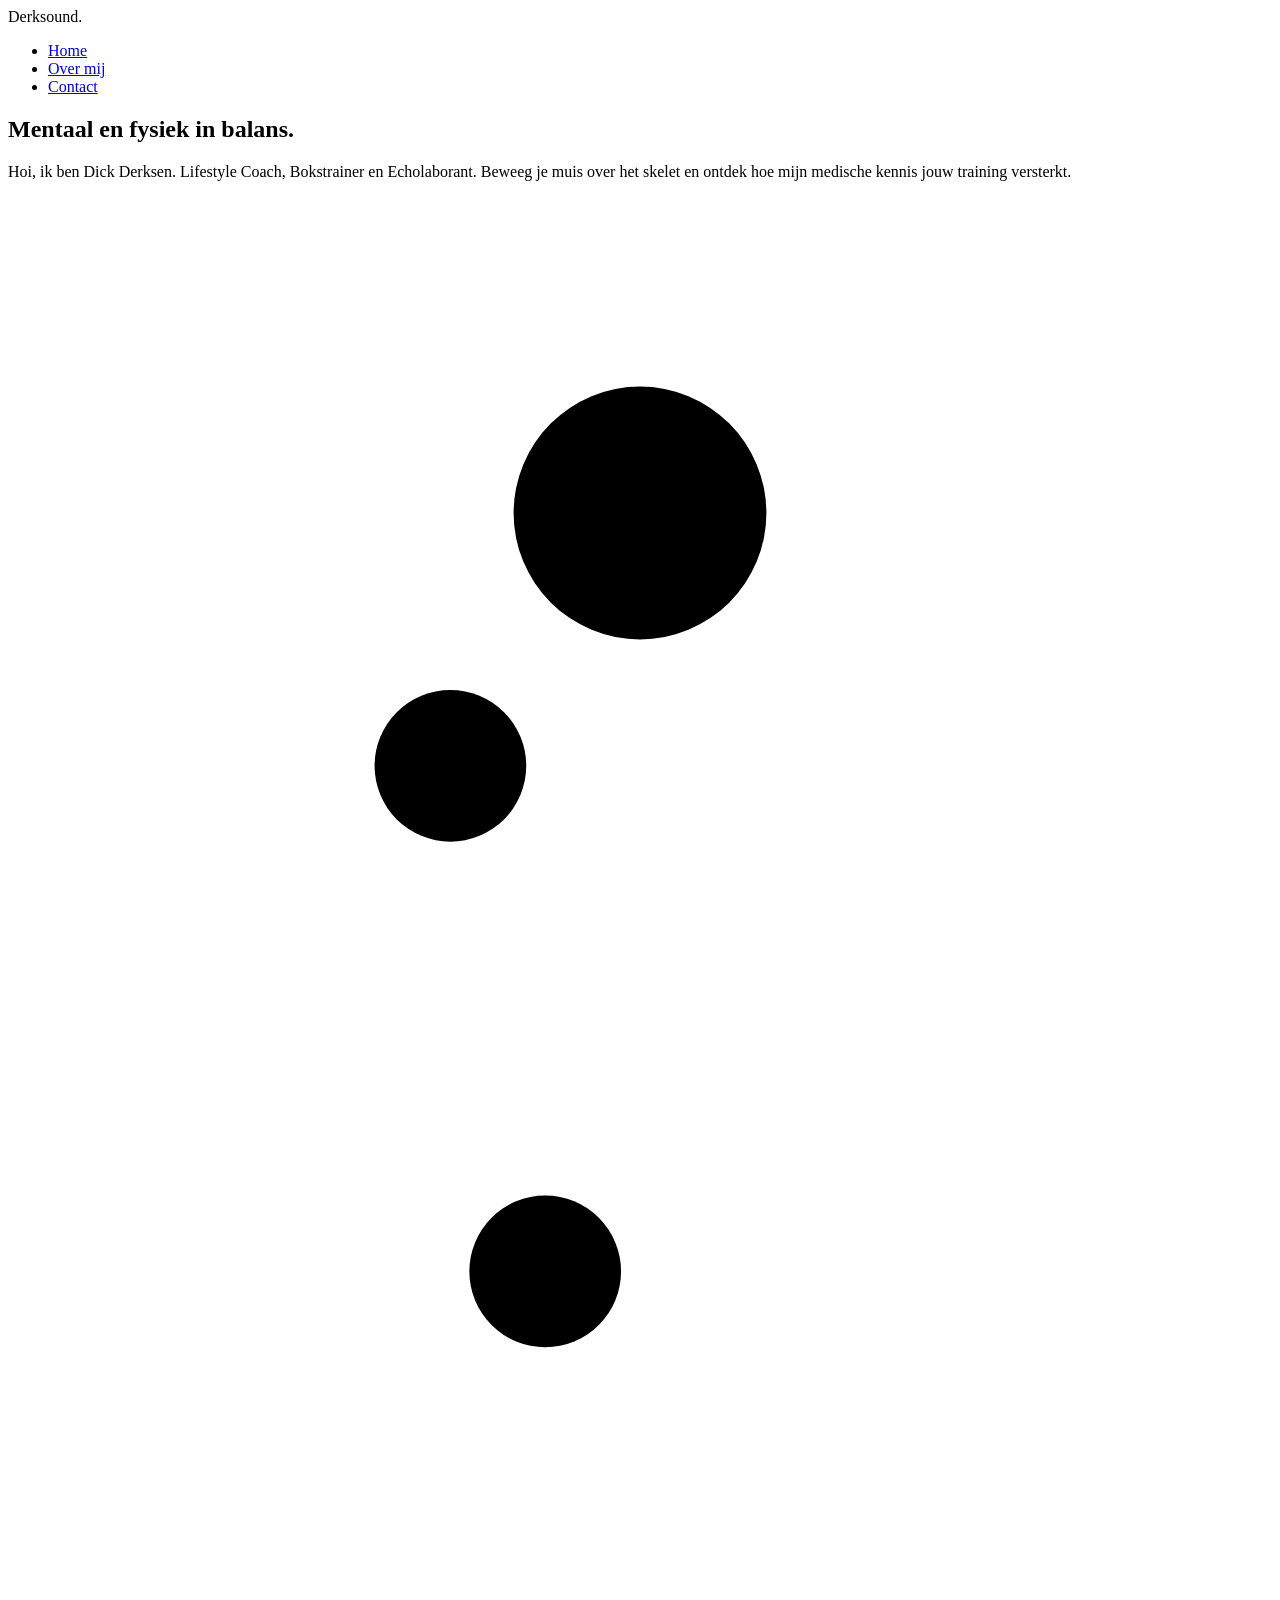
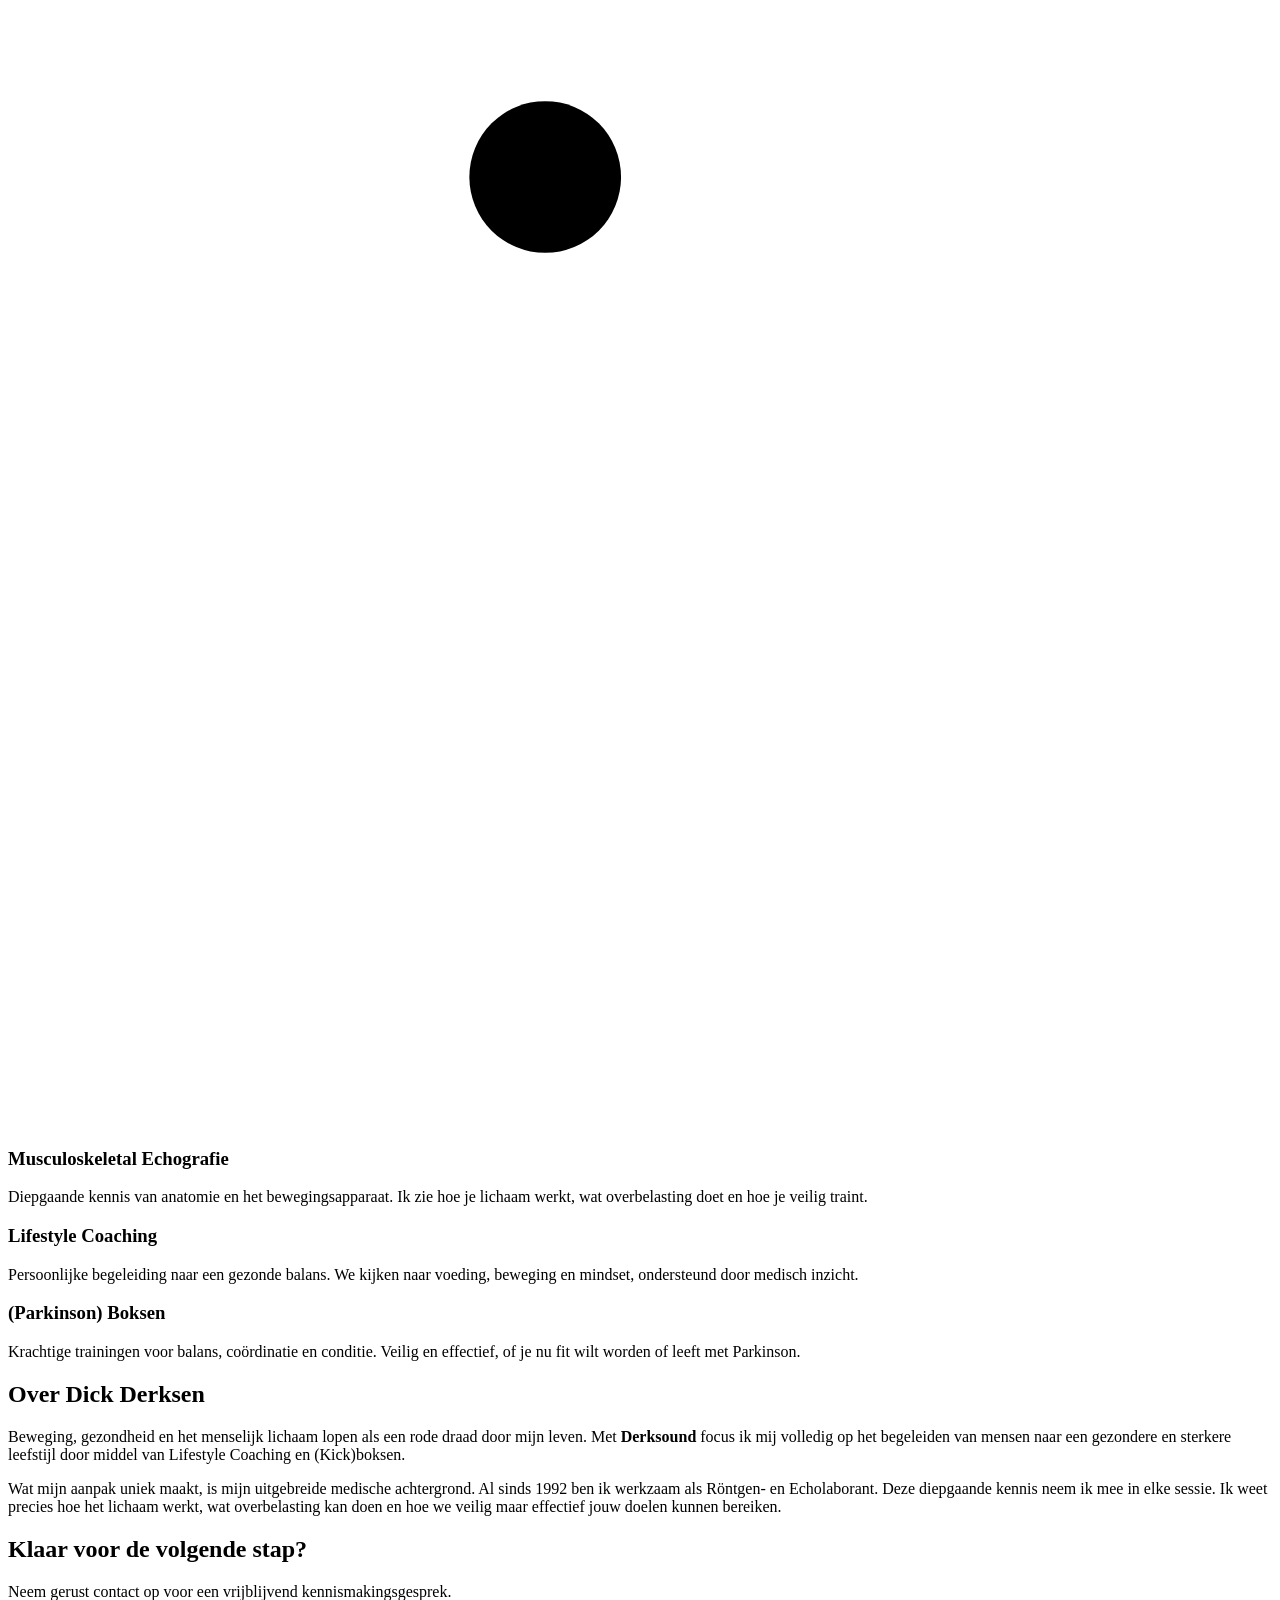
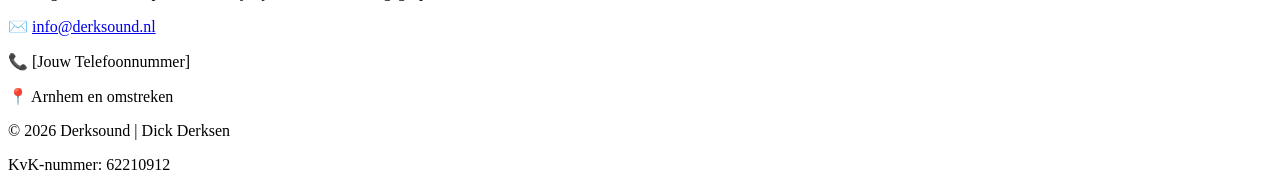
==== commit 69ab060d: "Update index.html" ====
--- a/index.html
+++ b/index.html
@@ -1,61 +1,3 @@
-<!DOCTYPE html>
-<html lang="nl">
-<head>
-    <meta charset="UTF-8">
-    <meta name="viewport" content="width=device-width, initial-scale=1.0">
-    <title>Derksound | Dick Derksen</title>
-    <link rel="stylesheet" href="style.css">
-</head>
-<body>
-    <header>
-        <nav class="container">
-            <div class="logo">Derksound.Dat is een ontzettend gaaf idee. Het koppelen van de specialiteiten aan specifieke gewrichten is conceptueel heel sterk. Het straalt direct medische kennis en activiteit uit.
-
-Om direct antwoord te geven: **Ja, dit is absoluut haalbaar.** Het is echter wel een stuk complexer dan een standaard website. Waar de Stripe Press-website subtiele 3D-effecten en overgangen gebruikt op boeken, vraag jij om een interactieve, geanimeerde anatomische weergave.
-
-Omdat je al aangaf de lay-out en styling eerst op orde te willen krijgen, is het essentieel om nu te bepalen *hoe* je dit skelet wilt integreren. Dit beïnvloedt namelijk de hele structuur van je startpagina.
-
-Hieronder leg ik de technische keuzes uit, laat ik zien hoe je de lay-out moet aanpassen, en geef ik je een **werkend, vereenvoudigd voorbeeld**.
-
----
-
-### De Technische Uitdaging: Hoe werkt dit?
-
-Om een specifiek gewricht te laten bewegen of reageren wanneer de muis eroverheen gaat (een *hover-event*), heb je drie dingen nodig:
-
-1.  **De Afbeelding (Skelet):** Een standaard foto (JPG/PNG) werkt niet, omdat je in code niet kunt aanwijzen waar "de schouder" op de foto zit. Je hebt een **SVG (Scalable Vector Graphics)** nodig. Een SVG is opgebouwd uit code. Elk botje en gewricht kan een eigen 'naam' (ID) krijgen, zoals `id="schouder_gewricht"`.
-2.  **De Styling (CSS):** Voor de look en de basis-overgangen.
-3.  **De Magie (JavaScript of CSS Animatie):** Een script dat luistert: *"Als de muis over `#schouder_gewricht` beweegt, voer dan een beweging uit."*
-
----
-
-### Het Ontwerp: De One-Pager Lay-out Aanpassen
-
-In het vorige voorbeeld hadden we een standaardindeling: een Hero-tekst, en daaronder de blokken met 'Over Mij' en 'Diensten'.
-
-Als we het Stripe Press-idee volgen, wordt het skelet de **hoofdnavigatie** en het visuele middelpunt. De tekstblokken ('Echografie', 'Coaching') verschijnen pas zodra je op een gewricht klikt of erover hovert.
-
-#### De nieuwe structuur:
-
-1.  **Header** (Onveranderd)
-2.  **Hero/Skelet Sectie:** (Nieuw) Dit beslaat het hele scherm.
-    *   Links: De hoofdtekst ("Dick Derksen - In beweging").
-    *   Midden/Rechts: Het interactieve SVG-skelet.
-    *   *De oude 'Diensten'-kaarten verdwijnen als losse blokken.* Hun tekst komt in de interactie van het skelet.
-3.  **Over Mij** (Iets compacter)
-4.  **Contact** (Onveranderd)
-
----
-
-### Werkend Voorbeeld: Vereenvoudigd Skelet-interactie
-
-Ik heb een voorbeeld gemaakt met een heel schematisch skelet (simpele lijnen en cirkels). Dit is puur om de **techniek en lay-out** te laten zien. Een echt, mooi getekend anatomisch skelet is een SVG-bestand dat je later moet (laten) maken of kopen.
-
-#### 1. De Bijgewerkte HTML (`index.html`)
-
-Vervang de inhoud van je `index.html` door deze code. Let op hoe de 'Diensten' nu *in* de skelet-sectie zijn verwerkt als verborgen tekstblokken.
-
-```html
 <!DOCTYPE html>
 <html lang="nl">
 <head>
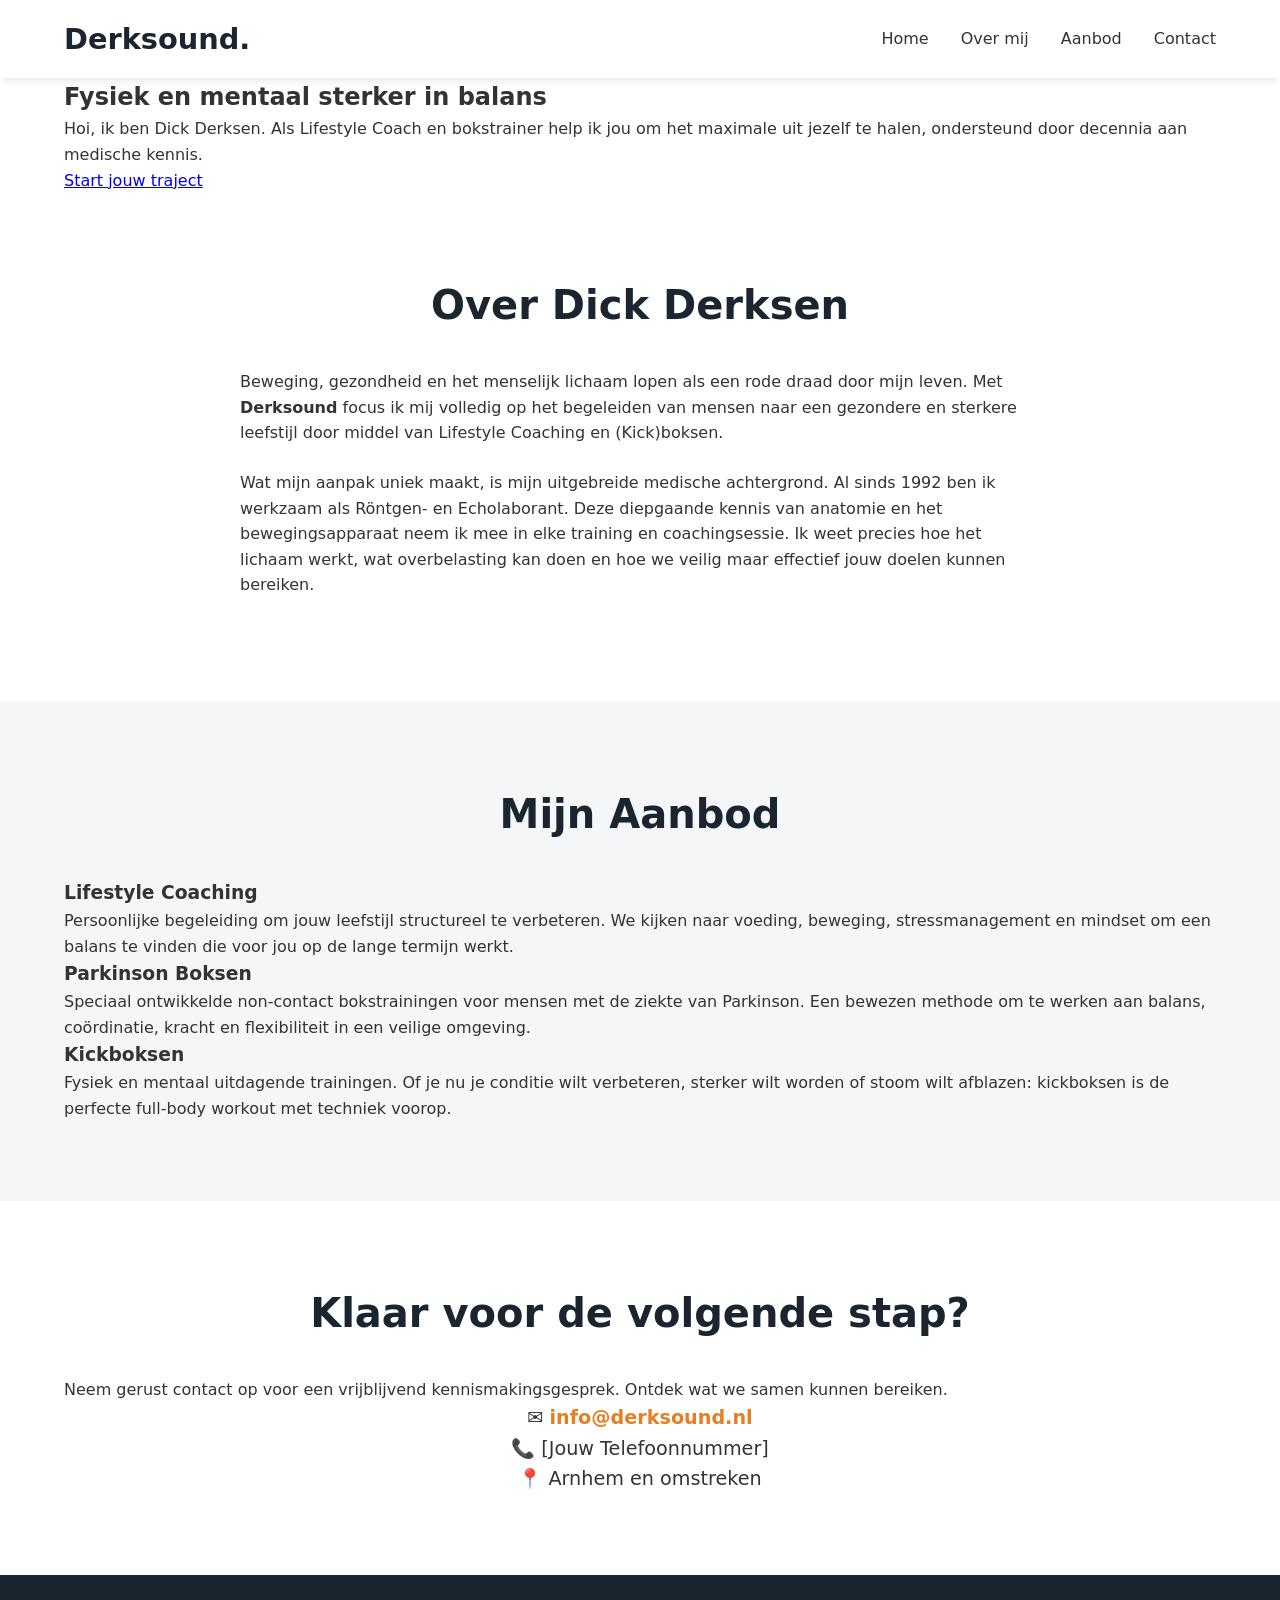
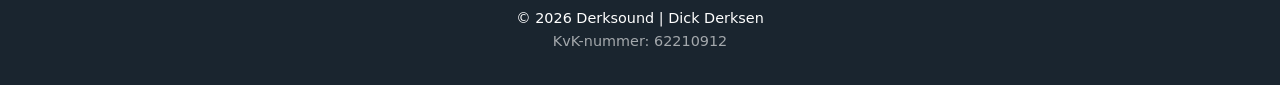
==== commit 0a3099d5: "Update index.html" ====
--- a/index.html
+++ b/index.html
@@ -13,82 +13,59 @@
             <ul class="nav-links">
                 <li><a href="#home">Home</a></li>
                 <li><a href="#over">Over mij</a></li>
+                <li><a href="#aanbod">Aanbod</a></li>
                 <li><a href="#contact">Contact</a></li>
             </ul>
         </nav>
     </header>
 
     <main>
-        <!-- NIEUWE HERO SKELET SECTIE -->
-        <section id="home" class="hero-skeleton">
-            <div class="container skeleton-wrapper">
-                
-                <!-- Links: Introductie tekst -->
-                <div class="skeleton-intro">
-                    <h1>Mentaal en fysiek in balans.</h1>
-                    <p>Hoi, ik ben Dick Derksen. Lifestyle Coach, Bokstrainer en Echolaborant. Beweeg je muis over het skelet en ontdek hoe mijn medische kennis jouw training versterkt.</p>
+        <!-- Hero Sectie (Staat altijd direct in beeld, dus geen animatie nodig hier) -->
+        <section id="home" class="hero">
+            <div class="container hero-content">
+                <h1>Fysiek en mentaal sterker in balans</h1>
+                <p>Hoi, ik ben Dick Derksen. Als Lifestyle Coach en bokstrainer help ik jou om het maximale uit jezelf te halen, ondersteund door decennia aan medische kennis.</p>
+                <a href="#contact" class="btn">Start jouw traject</a>
+            </div>
+        </section>
+
+        <!-- Over Mij Sectie (Geanimeerd) -->
+        <section id="over" class="section">
+            <div class="container hidden">
+                <h2>Over Dick Derksen</h2>
+                <div class="about-text">
+                    <p>Beweging, gezondheid en het menselijk lichaam lopen als een rode draad door mijn leven. Met <strong>Derksound</strong> focus ik mij volledig op het begeleiden van mensen naar een gezondere en sterkere leefstijl door middel van Lifestyle Coaching en (Kick)boksen.</p>
+                    <p>Wat mijn aanpak uniek maakt, is mijn uitgebreide medische achtergrond. Al sinds 1992 ben ik werkzaam als Röntgen- en Echolaborant. Deze diepgaande kennis van anatomie en het bewegingsapparaat neem ik mee in elke training en coachingsessie. Ik weet precies hoe het lichaam werkt, wat overbelasting kan doen en hoe we veilig maar effectief jouw doelen kunnen bereiken.</p>
                 </div>
+            </div>
+        </section>
 
-                <!-- Rechts: Het Interactieve Skelet (SVG) -->
-                <div class="skeleton-container">
-                    <!-- Dit is een vereenvoudigde SVG-weergave -->
-                    <svg viewBox="0 0 200 400" class="skeleton-svg">
-                        <!-- Romp en Hoofd (Statisch) -->
-                        <circle cx="100" cy="50" r="20" class="bone-static" />
-                        <line x1="100" y1="70" x2="100" y2="170" class="bone-static" stroke-width="8" />
-                        
-                        <!-- Schouder Gewricht (INTERACTIEF -> Echografie) -->
-                        <g id="joint-echografie" class="interactive-joint">
-                            <circle cx="70" cy="90" r="12" class="joint-ball" />
-                            <line x1="70" y1="90" x2="40" y2="150" class="bone-arm" stroke-width="6" />
-                        </g>
-
-                        <!-- Heup Gewricht (INTERACTIEF -> Coaching) -->
-                        <g id="joint-coaching" class="interactive-joint">
-                            <circle cx="85" cy="170" r="12" class="joint-ball" />
-                            <line x1="85" y1="170" x2="85" y2="250" class="bone-leg" stroke-width="6" />
-                        </g>
-
-                        <!-- Knie Gewricht (INTERACTIEF -> Boksen) -->
-                        <g id="joint-boksen" class="interactive-joint">
-                            <circle cx="85" cy="250" r="12" class="joint-ball" />
-                            <line x1="85" y1="250" x2="85" y2="330" class="bone-leg" stroke-width="6" />
-                        </g>
-                    </svg>
-
-                    <!-- Tekstblokken die verschijnen bij hover (verborgen via CSS) -->
-                    <div class="service-info-overlay" id="info-echografie">
-                        <h3>Musculoskeletal Echografie</h3>
-                        <p>Diepgaande kennis van anatomie en het bewegingsapparaat. Ik zie hoe je lichaam werkt, wat overbelasting doet en hoe je veilig traint.</p>
+        <!-- Diensten Sectie (Geanimeerd, één voor één) -->
+        <section id="aanbod" class="section bg-light">
+            <div class="container">
+                <h2 class="hidden">Mijn Aanbod</h2>
+                <div class="services-grid">
+                    <div class="service-card hidden delay-1">
+                        <h3>Lifestyle Coaching</h3>
+                        <p>Persoonlijke begeleiding om jouw leefstijl structureel te verbeteren. We kijken naar voeding, beweging, stressmanagement en mindset om een balans te vinden die voor jou op de lange termijn werkt.</p>
                     </div>
-                    <div class="service-info-overlay" id="info-coaching">
-                        <h3>Lifestyle Coaching</h3>
-                        <p>Persoonlijke begeleiding naar een gezonde balans. We kijken naar voeding, beweging en mindset, ondersteund door medisch inzicht.</p>
+                    <div class="service-card hidden delay-2">
+                        <h3>Parkinson Boksen</h3>
+                        <p>Speciaal ontwikkelde non-contact bokstrainingen voor mensen met de ziekte van Parkinson. Een bewezen methode om te werken aan balans, coördinatie, kracht en flexibiliteit in een veilige omgeving.</p>
                     </div>
-                    <div class="service-info-overlay" id="info-boksen">
-                        <h3>(Parkinson) Boksen</h3>
-                        <p>Krachtige trainingen voor balans, coördinatie en conditie. Veilig en effectief, of je nu fit wilt worden of leeft met Parkinson.</p>
+                    <div class="service-card hidden delay-3">
+                        <h3>Kickboksen</h3>
+                        <p>Fysiek en mentaal uitdagende trainingen. Of je nu je conditie wilt verbeteren, sterker wilt worden of stoom wilt afblazen: kickboksen is de perfecte full-body workout met techniek voorop.</p>
                     </div>
                 </div>
             </div>
         </section>
 
-        <!-- Over Mij Sectie -->
-        <section id="over" class="section bg-light">
-            <div class="container">
-                <h2>Over Dick Derksen</h2>
-                <div class="about-text">
-                    <p>Beweging, gezondheid en het menselijk lichaam lopen als een rode draad door mijn leven. Met <strong>Derksound</strong> focus ik mij volledig op het begeleiden van mensen naar een gezondere en sterkere leefstijl door middel van Lifestyle Coaching en (Kick)boksen.</p>
-                    <p>Wat mijn aanpak uniek maakt, is mijn uitgebreide medische achtergrond. Al sinds 1992 ben ik werkzaam als Röntgen- en Echolaborant. Deze diepgaande kennis neem ik mee in elke sessie. Ik weet precies hoe het lichaam werkt, wat overbelasting kan doen en hoe we veilig maar effectief jouw doelen kunnen bereiken.</p>
-                </div>
-            </div>
-        </section>
-
-        <!-- Contact Sectie -->
+        <!-- Contact Sectie (Geanimeerd) -->
         <section id="contact" class="section">
-            <div class="container">
+            <div class="container hidden">
                 <h2>Klaar voor de volgende stap?</h2>
-                <p>Neem gerust contact op voor een vrijblijvend kennismakingsgesprek.</p>
+                <p>Neem gerust contact op voor een vrijblijvend kennismakingsgesprek. Ontdek wat we samen kunnen bereiken.</p>
                 <div class="contact-info">
                     <p>✉️ <a href="mailto:info@derksound.nl">info@derksound.nl</a></p>
                     <p>📞 [Jouw Telefoonnummer]</p>
@@ -105,26 +82,23 @@
         </div>
     </footer>
 
-    <!-- JAVASCRIPT VOOR DE HOVER INTERACTIE -->
+    <!-- Het script voor de scroll-animaties -->
     <script>
-        // Functie om info te tonen
-        function showInfo(jointId, infoId) {
-            const joint = document.getElementById(jointId);
-            const infoBlock = document.getElementById(infoId);
+        const observer = new IntersectionObserver((entries) => {
+            entries.forEach((entry) => {
+                // Als het element in beeld komt, voeg de class 'show' toe
+                if (entry.isIntersecting) {
+                    entry.target.classList.add('show');
+                }
+            });
+        }, {
+            // Start de animatie als 15% van het element in beeld is
+            threshold: 0.15 
+        });
 
-            joint.addEventListener('mouseenter', () => {
-                infoBlock.classList.add('active');
-            });
-
-            joint.addEventListener('mouseleave', () => {
-                infoBlock.classList.remove('active');
-            });
-        }
-
-        // Koppel de gewrichten aan de juiste tekstblokken
-        showInfo('joint-echografie', 'info-echografie');
-        showInfo('joint-coaching', 'info-coaching');
-        showInfo('joint-boksen', 'info-info-boksen');
+        // Zoek alle elementen met de class 'hidden' en houd ze in de gaten
+        const hiddenElements = document.querySelectorAll('.hidden');
+        hiddenElements.forEach((el) => observer.observe(el));
     </script>
 </body>
 </html>
--- a/style.css
+++ b/style.css
@@ -0,0 +1,229 @@
+/* --- Basis & Reset --- */
+* {
+    margin: 0;
+    padding: 0;
+    box-sizing: border-box;
+}
+
+:root {
+    --primary-color: #1a252f; /* Diep donkerblauw (medisch/vertrouwen) */
+    --accent-color: #e67e22;  /* Energiek oranje (actie/boksen) */
+    --text-color: #333333;
+    --light-bg: #f4f6f7;
+    --white: #ffffff;
+}
+
+html {
+    scroll-behavior: smooth;
+}
+
+body {
+    font-family: system-ui, -apple-system, sans-serif;
+    color: var(--text-color);
+    line-height: 1.6;
+    overflow-x: hidden; /* Voorkomt horizontale scrollbalken bij animaties */
+}
+
+.container {
+    width: 90%;
+    max-width: 1200px; /* Iets breder voor de skelet lay-out */
+    margin: 0 auto;
+}
+
+/* --- Navigatie --- */
+header {
+    background-color: var(--white);
+    box-shadow: 0 2px 10px rgba(0,0,0,0.1);
+    position: sticky;
+    top: 0;
+    z-index: 1000;
+}
+
+nav {
+    display: flex;
+    justify-content: space-between;
+    align-items: center;
+    padding: 1rem 0;
+}
+
+.logo {
+    font-size: 1.8rem;
+    font-weight: 800;
+    color: var(--primary-color);
+}
+
+.nav-links {
+    list-style: none;
+    display: flex;
+    gap: 2rem;
+}
+
+.nav-links a {
+    text-decoration: none;
+    color: var(--text-color);
+    font-weight: 500;
+}
+
+/* --- HOVER SKELET SECTIE STYLING --- */
+.hero-skeleton {
+    background-color: var(--primary-color);
+    color: var(--white);
+    min-height: 100vh; /* Beslaat het hele scherm */
+    display: flex;
+    align-items: center;
+    padding: 2rem 0;
+}
+
+.skeleton-wrapper {
+    display: grid;
+    grid-template-columns: 1fr 1fr; /* Links tekst, rechts skelet */
+    gap: 4rem;
+    align-items: center;
+}
+
+.skeleton-intro h1 {
+    font-size: 3.5rem;
+    line-height: 1.2;
+    margin-bottom: 1.5rem;
+}
+
+.skeleton-intro p {
+    font-size: 1.2rem;
+    opacity: 0.9;
+}
+
+/* SVG Skelet Container */
+.skeleton-container {
+    position: relative; /* Nodig voor de info-overlay */
+    display: flex;
+    justify-content: center;
+    align-items: center;
+}
+
+.skeleton-svg {
+    width: 100%;
+    max-width: 350px;
+    height: auto;
+}
+
+/* SVG Onderdelen Styling */
+.bone-static {
+    fill: none;
+    stroke: rgba(255, 255, 255, 0.2); /* Statische botten zijn vaag wit */
+    stroke-linecap: round;
+}
+
+.bone-arm, .bone-leg {
+    fill: none;
+    stroke: rgba(255, 255, 255, 0.5); /* Beweegbare botten iets duidelijker */
+    stroke-linecap: round;
+}
+
+.joint-ball {
+    fill: rgba(255, 255, 255, 0.8);
+    stroke: none;
+    transition: fill 0.3s, transform 0.3s;
+    cursor: pointer;
+}
+
+/* INTERACTIE STYLING */
+.interactive-joint:hover .joint-ball {
+    fill: var(--accent-color); /* Wordt oranje bij hover */
+    transform: scale(1.2); /* Iets groter */
+    transform-origin: center; /* Vergroot vanuit het midden */
+}
+
+/* De Info-overlays (verborgen) */
+.service-info-overlay {
+    position: absolute;
+    top: 50%;
+    left: 50%;
+    transform: translate(-50%, -50%) scale(0.9);
+    width: 90%;
+    background: var(--white);
+    color: var(--text-color);
+    padding: 2rem;
+    border-radius: 8px;
+    box-shadow: 0 20px 40px rgba(0,0,0,0.3);
+    opacity: 0;
+    visibility: hidden;
+    transition: opacity 0.4s, transform 0.4s, visibility 0.4s;
+    z-index: 10;
+}
+
+.service-info-overlay h3 {
+    color: var(--primary-color);
+    margin-bottom: 0.5rem;
+}
+
+/* Wanneer het tekstblok 'actief' is */
+.service-info-overlay.active {
+    opacity: 1;
+    visibility: visible;
+    transform: translate(-50%, -50%) scale(1);
+}
+
+/* --- Overige Secties (Simpel) --- */
+.section {
+    padding: 5rem 0;
+}
+
+.section h2 {
+    font-size: 2.5rem;
+    color: var(--primary-color);
+    margin-bottom: 2rem;
+    text-align: center;
+}
+
+.bg-light {
+    background-color: var(--light-bg);
+}
+
+.about-text {
+    max-width: 800px;
+    margin: 0 auto;
+}
+
+.about-text p {
+    margin-bottom: 1.5rem;
+}
+
+.contact-info {
+    text-align: center;
+    font-size: 1.2rem;
+}
+
+.contact-info a {
+    color: var(--accent-color);
+    text-decoration: none;
+    font-weight: bold;
+}
+
+footer {
+    background-color: var(--primary-color);
+    color: var(--white);
+    text-align: center;
+    padding: 2rem 0;
+    font-size: 0.9rem;
+}
+
+.kvk-text {
+    opacity: 0.6;
+}
+
+/* --- Mobiele Responsiviteit --- */
+@media (max-width: 768px) {
+    .skeleton-wrapper {
+        grid-template-columns: 1fr; /* Stapel tekst en skelet */
+        text-align: center;
+        gap: 2rem;
+    }
+
+    .skeleton-intro h1 {
+        font-size: 2.5rem;
+    }
+
+    .section {
+        padding: 3rem 0;
+    }
+}
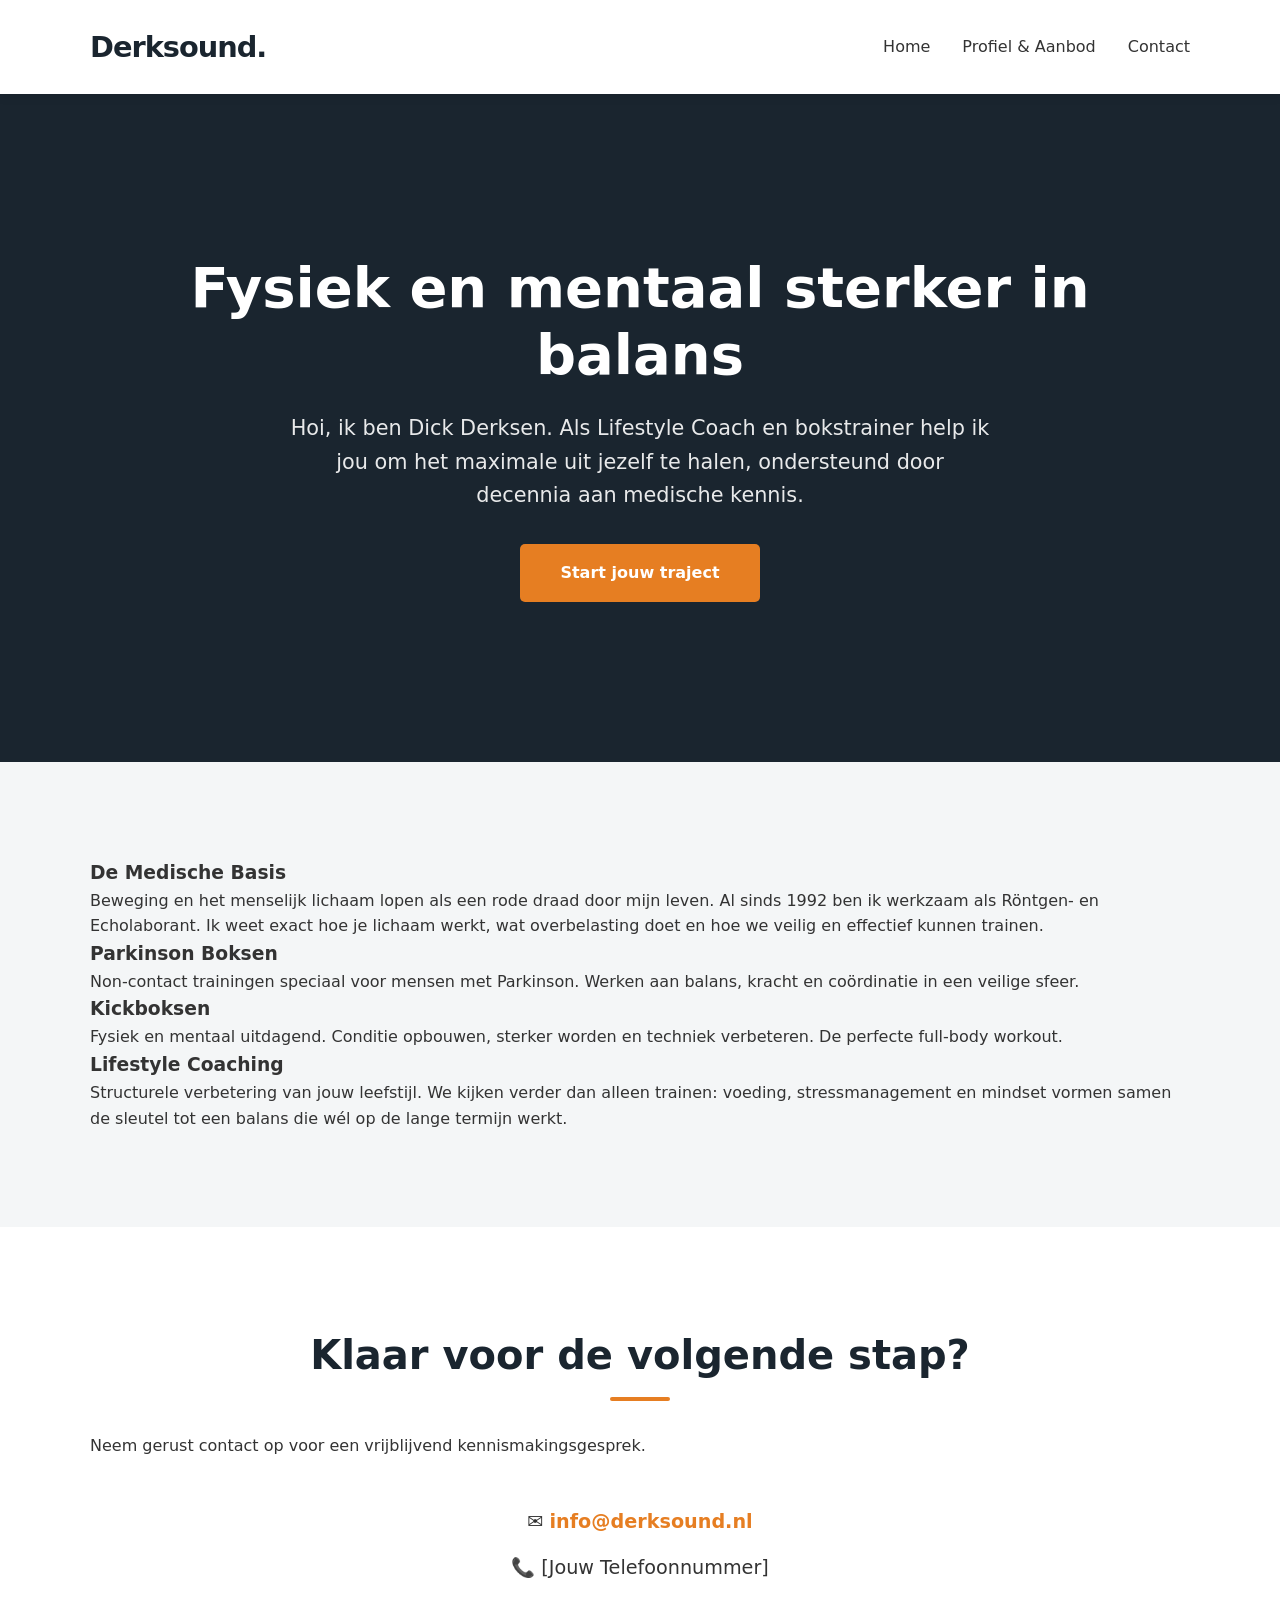
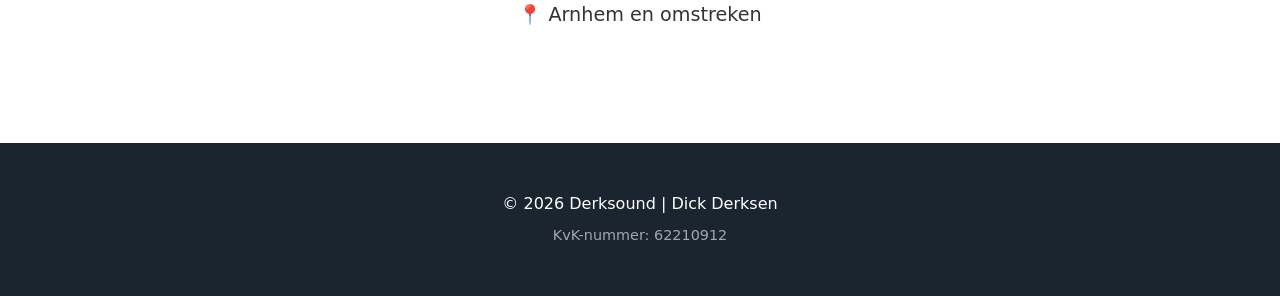
==== commit d9ec15c5: "Update index.html" ====
--- a/index.html
+++ b/index.html
@@ -12,16 +12,15 @@
             <div class="logo">Derksound.</div>
             <ul class="nav-links">
                 <li><a href="#home">Home</a></li>
-                <li><a href="#over">Over mij</a></li>
-                <li><a href="#aanbod">Aanbod</a></li>
+                <li><a href="#profiel">Profiel & Aanbod</a></li>
                 <li><a href="#contact">Contact</a></li>
             </ul>
         </nav>
     </header>
 
     <main>
-        <!-- Hero Sectie (Staat altijd direct in beeld, dus geen animatie nodig hier) -->
-        <section id="home" class="hero">
+        <!-- Hero Sectie -->
+        <section id="home" class="hero slide-in-bottom">
             <div class="container hero-content">
                 <h1>Fysiek en mentaal sterker in balans</h1>
                 <p>Hoi, ik ben Dick Derksen. Als Lifestyle Coach en bokstrainer help ik jou om het maximale uit jezelf te halen, ondersteund door decennia aan medische kennis.</p>
@@ -29,43 +28,44 @@
             </div>
         </section>
 
-        <!-- Over Mij Sectie (Geanimeerd) -->
-        <section id="over" class="section">
-            <div class="container hidden">
-                <h2>Over Dick Derksen</h2>
-                <div class="about-text">
-                    <p>Beweging, gezondheid en het menselijk lichaam lopen als een rode draad door mijn leven. Met <strong>Derksound</strong> focus ik mij volledig op het begeleiden van mensen naar een gezondere en sterkere leefstijl door middel van Lifestyle Coaching en (Kick)boksen.</p>
-                    <p>Wat mijn aanpak uniek maakt, is mijn uitgebreide medische achtergrond. Al sinds 1992 ben ik werkzaam als Röntgen- en Echolaborant. Deze diepgaande kennis van anatomie en het bewegingsapparaat neem ik mee in elke training en coachingsessie. Ik weet precies hoe het lichaam werkt, wat overbelasting kan doen en hoe we veilig maar effectief jouw doelen kunnen bereiken.</p>
+        <!-- Modern Bento Grid Sectie -->
+        <section id="profiel" class="section bg-light">
+            <div class="container">
+                
+                <div class="bento-grid">
+                    <!-- Groot blok (links inkomend) -->
+                    <div class="bento-box span-2 dark-box slide-in-left">
+                        <h3>De Medische Basis</h3>
+                        <p>Beweging en het menselijk lichaam lopen als een rode draad door mijn leven. Al sinds 1992 ben ik werkzaam als Röntgen- en Echolaborant. Ik weet exact hoe je lichaam werkt, wat overbelasting doet en hoe we veilig en effectief kunnen trainen.</p>
+                    </div>
+
+                    <!-- Klein blok (rechts inkomend) -->
+                    <div class="bento-box accent-box slide-in-right delay-1">
+                        <h3>Parkinson Boksen</h3>
+                        <p>Non-contact trainingen speciaal voor mensen met Parkinson. Werken aan balans, kracht en coördinatie in een veilige sfeer.</p>
+                    </div>
+
+                    <!-- Klein blok (links inkomend) -->
+                    <div class="bento-box light-box slide-in-left delay-1">
+                        <h3>Kickboksen</h3>
+                        <p>Fysiek en mentaal uitdagend. Conditie opbouwen, sterker worden en techniek verbeteren. De perfecte full-body workout.</p>
+                    </div>
+
+                    <!-- Groot blok (rechts inkomend) -->
+                    <div class="bento-box span-2 outline-box slide-in-right">
+                        <h3>Lifestyle Coaching</h3>
+                        <p>Structurele verbetering van jouw leefstijl. We kijken verder dan alleen trainen: voeding, stressmanagement en mindset vormen samen de sleutel tot een balans die wél op de lange termijn werkt.</p>
+                    </div>
                 </div>
+
             </div>
         </section>
 
-        <!-- Diensten Sectie (Geanimeerd, één voor één) -->
-        <section id="aanbod" class="section bg-light">
-            <div class="container">
-                <h2 class="hidden">Mijn Aanbod</h2>
-                <div class="services-grid">
-                    <div class="service-card hidden delay-1">
-                        <h3>Lifestyle Coaching</h3>
-                        <p>Persoonlijke begeleiding om jouw leefstijl structureel te verbeteren. We kijken naar voeding, beweging, stressmanagement en mindset om een balans te vinden die voor jou op de lange termijn werkt.</p>
-                    </div>
-                    <div class="service-card hidden delay-2">
-                        <h3>Parkinson Boksen</h3>
-                        <p>Speciaal ontwikkelde non-contact bokstrainingen voor mensen met de ziekte van Parkinson. Een bewezen methode om te werken aan balans, coördinatie, kracht en flexibiliteit in een veilige omgeving.</p>
-                    </div>
-                    <div class="service-card hidden delay-3">
-                        <h3>Kickboksen</h3>
-                        <p>Fysiek en mentaal uitdagende trainingen. Of je nu je conditie wilt verbeteren, sterker wilt worden of stoom wilt afblazen: kickboksen is de perfecte full-body workout met techniek voorop.</p>
-                    </div>
-                </div>
-            </div>
-        </section>
-
-        <!-- Contact Sectie (Geanimeerd) -->
+        <!-- Contact Sectie -->
         <section id="contact" class="section">
-            <div class="container hidden">
+            <div class="container contact-box slide-in-bottom">
                 <h2>Klaar voor de volgende stap?</h2>
-                <p>Neem gerust contact op voor een vrijblijvend kennismakingsgesprek. Ontdek wat we samen kunnen bereiken.</p>
+                <p>Neem gerust contact op voor een vrijblijvend kennismakingsgesprek.</p>
                 <div class="contact-info">
                     <p>✉️ <a href="mailto:info@derksound.nl">info@derksound.nl</a></p>
                     <p>📞 [Jouw Telefoonnummer]</p>
@@ -84,21 +84,24 @@
 
     <!-- Het script voor de scroll-animaties -->
     <script>
+        const observerOptions = {
+            threshold: 0.15,
+            rootMargin: "0px 0px -50px 0px" // Start iets eerder met animeren
+        };
+
         const observer = new IntersectionObserver((entries) => {
             entries.forEach((entry) => {
-                // Als het element in beeld komt, voeg de class 'show' toe
                 if (entry.isIntersecting) {
                     entry.target.classList.add('show');
+                    // Optioneel: stop met observeren na 1 keer tonen
+                    // observer.unobserve(entry.target); 
                 }
             });
-        }, {
-            // Start de animatie als 15% van het element in beeld is
-            threshold: 0.15 
-        });
+        }, observerOptions);
 
-        // Zoek alle elementen met de class 'hidden' en houd ze in de gaten
-        const hiddenElements = document.querySelectorAll('.hidden');
-        hiddenElements.forEach((el) => observer.observe(el));
+        // Selecteer alle elementen die we willen animeren
+        const animatedElements = document.querySelectorAll('.slide-in-left, .slide-in-right, .slide-in-bottom');
+        animatedElements.forEach((el) => observer.observe(el));
     </script>
 </body>
 </html>
--- a/style.css
+++ b/style.css
@@ -6,8 +6,8 @@
 }
 
 :root {
-    --primary-color: #1a252f; /* Diep donkerblauw (medisch/vertrouwen) */
-    --accent-color: #e67e22;  /* Energiek oranje (actie/boksen) */
+    --primary-color: #1a252f; 
+    --accent-color: #e67e22;  
     --text-color: #333333;
     --light-bg: #f4f6f7;
     --white: #ffffff;
@@ -21,12 +21,12 @@
     font-family: system-ui, -apple-system, sans-serif;
     color: var(--text-color);
     line-height: 1.6;
-    overflow-x: hidden; /* Voorkomt horizontale scrollbalken bij animaties */
+    overflow-x: hidden;
 }
 
 .container {
     width: 90%;
-    max-width: 1200px; /* Iets breder voor de skelet lay-out */
+    max-width: 1100px;
     margin: 0 auto;
 }
 
@@ -36,20 +36,21 @@
     box-shadow: 0 2px 10px rgba(0,0,0,0.1);
     position: sticky;
     top: 0;
-    z-index: 1000;
+    z-index: 100;
 }
 
 nav {
     display: flex;
     justify-content: space-between;
     align-items: center;
-    padding: 1rem 0;
+    padding: 1.5rem 0;
 }
 
 .logo {
     font-size: 1.8rem;
     font-weight: 800;
     color: var(--primary-color);
+    letter-spacing: -1px;
 }
 
 .nav-links {
@@ -62,110 +63,34 @@
     text-decoration: none;
     color: var(--text-color);
     font-weight: 500;
-}
-
-/* --- HOVER SKELET SECTIE STYLING --- */
-.hero-skeleton {
-    background-color: var(--primary-color);
+    transition: color 0.3s;
+}
+
+.nav-links a:hover {
+    color: var(--accent-color);
+}
+
+/* --- Knoppen --- */
+.btn {
+    display: inline-block;
+    background-color: var(--accent-color);
     color: var(--white);
-    min-height: 100vh; /* Beslaat het hele scherm */
-    display: flex;
-    align-items: center;
-    padding: 2rem 0;
-}
-
-.skeleton-wrapper {
-    display: grid;
-    grid-template-columns: 1fr 1fr; /* Links tekst, rechts skelet */
-    gap: 4rem;
-    align-items: center;
-}
-
-.skeleton-intro h1 {
-    font-size: 3.5rem;
-    line-height: 1.2;
-    margin-bottom: 1.5rem;
-}
-
-.skeleton-intro p {
-    font-size: 1.2rem;
-    opacity: 0.9;
-}
-
-/* SVG Skelet Container */
-.skeleton-container {
-    position: relative; /* Nodig voor de info-overlay */
-    display: flex;
-    justify-content: center;
-    align-items: center;
-}
-
-.skeleton-svg {
-    width: 100%;
-    max-width: 350px;
-    height: auto;
-}
-
-/* SVG Onderdelen Styling */
-.bone-static {
-    fill: none;
-    stroke: rgba(255, 255, 255, 0.2); /* Statische botten zijn vaag wit */
-    stroke-linecap: round;
-}
-
-.bone-arm, .bone-leg {
-    fill: none;
-    stroke: rgba(255, 255, 255, 0.5); /* Beweegbare botten iets duidelijker */
-    stroke-linecap: round;
-}
-
-.joint-ball {
-    fill: rgba(255, 255, 255, 0.8);
-    stroke: none;
-    transition: fill 0.3s, transform 0.3s;
-    cursor: pointer;
-}
-
-/* INTERACTIE STYLING */
-.interactive-joint:hover .joint-ball {
-    fill: var(--accent-color); /* Wordt oranje bij hover */
-    transform: scale(1.2); /* Iets groter */
-    transform-origin: center; /* Vergroot vanuit het midden */
-}
-
-/* De Info-overlays (verborgen) */
-.service-info-overlay {
-    position: absolute;
-    top: 50%;
-    left: 50%;
-    transform: translate(-50%, -50%) scale(0.9);
-    width: 90%;
-    background: var(--white);
-    color: var(--text-color);
-    padding: 2rem;
-    border-radius: 8px;
-    box-shadow: 0 20px 40px rgba(0,0,0,0.3);
-    opacity: 0;
-    visibility: hidden;
-    transition: opacity 0.4s, transform 0.4s, visibility 0.4s;
-    z-index: 10;
-}
-
-.service-info-overlay h3 {
-    color: var(--primary-color);
-    margin-bottom: 0.5rem;
-}
-
-/* Wanneer het tekstblok 'actief' is */
-.service-info-overlay.active {
-    opacity: 1;
-    visibility: visible;
-    transform: translate(-50%, -50%) scale(1);
-}
-
-/* --- Overige Secties (Simpel) --- */
+    padding: 1rem 2.5rem;
+    text-decoration: none;
+    border-radius: 5px;
+    font-weight: bold;
+    margin-top: 2rem;
+    transition: background-color 0.3s, transform 0.2s;
+}
+
+.btn:hover {
+    background-color: #d35400;
+    transform: translateY(-2px);
+}
+
+/* --- Secties Algemeen --- */
 .section {
-    padding: 5rem 0;
+    padding: 6rem 0;
 }
 
 .section h2 {
@@ -173,24 +98,104 @@
     color: var(--primary-color);
     margin-bottom: 2rem;
     text-align: center;
+    position: relative;
+}
+
+.section h2::after {
+    content: '';
+    display: block;
+    width: 60px;
+    height: 4px;
+    background-color: var(--accent-color);
+    margin: 10px auto 0;
+    border-radius: 2px;
 }
 
 .bg-light {
     background-color: var(--light-bg);
 }
 
+/* --- ANIMATIE CLASSES --- */
+.hidden {
+    opacity: 0;
+    transform: translateY(40px); /* Element start 40px lager */
+    transition: opacity 0.8s ease-out, transform 0.8s ease-out;
+}
+
+.show {
+    opacity: 1;
+    transform: translateY(0); /* Element schuift naar originele positie */
+}
+
+/* Staggered animaties voor de grid-kaarten (één voor één binnenkomen) */
+.delay-1 { transition-delay: 100ms; }
+.delay-2 { transition-delay: 300ms; }
+.delay-3 { transition-delay: 500ms; }
+
+
+/* --- Hero Sectie --- */
+.hero {
+    background-color: var(--primary-color);
+    color: var(--white);
+    padding: 10rem 0;
+    text-align: center;
+    background-image: linear-gradient(rgba(26, 37, 47, 0.95), rgba(26, 37, 47, 0.95)); 
+}
+
+.hero h1 {
+    font-size: 3.5rem;
+    margin-bottom: 1.5rem;
+    line-height: 1.2;
+}
+
+.hero p {
+    font-size: 1.3rem;
+    max-width: 700px;
+    margin: 0 auto;
+    opacity: 0.9;
+}
+
+/* --- Over Mij & Diensten --- */
 .about-text {
     max-width: 800px;
     margin: 0 auto;
+    font-size: 1.1rem;
 }
 
 .about-text p {
     margin-bottom: 1.5rem;
 }
 
+.services-grid {
+    display: grid;
+    grid-template-columns: repeat(auto-fit, minmax(300px, 1fr));
+    gap: 2rem;
+}
+
+.service-card {
+    background: var(--white);
+    padding: 2.5rem 2rem;
+    border-radius: 8px;
+    box-shadow: 0 10px 20px rgba(0,0,0,0.05);
+    text-align: center;
+    border-top: 5px solid var(--accent-color);
+}
+
+.service-card h3 {
+    margin-bottom: 1rem;
+    color: var(--primary-color);
+    font-size: 1.4rem;
+}
+
+/* --- Contact & Footer --- */
 .contact-info {
     text-align: center;
+    margin-top: 3rem;
     font-size: 1.2rem;
+}
+
+.contact-info p {
+    margin-bottom: 1rem;
 }
 
 .contact-info a {
@@ -203,27 +208,34 @@
     background-color: var(--primary-color);
     color: var(--white);
     text-align: center;
-    padding: 2rem 0;
+    padding: 3rem 0;
+}
+
+.kvk-text {
     font-size: 0.9rem;
-}
-
-.kvk-text {
     opacity: 0.6;
+    margin-top: 0.5rem;
 }
 
 /* --- Mobiele Responsiviteit --- */
 @media (max-width: 768px) {
-    .skeleton-wrapper {
-        grid-template-columns: 1fr; /* Stapel tekst en skelet */
-        text-align: center;
-        gap: 2rem;
-    }
-
-    .skeleton-intro h1 {
-        font-size: 2.5rem;
-    }
-
-    .section {
-        padding: 3rem 0;
-    }
-}
+    nav {
+        flex-direction: column;
+        gap: 1rem;
+    }
+    
+    .nav-links {
+        flex-direction: column;
+        align-items: center;
+        gap: 1rem;
+    }
+
+    .hero h1 {
+        font-size: 2.2rem;
+    }
+
+    /* Schakel delays uit op mobiel, anders moeten mensen te lang wachten met scrollen */
+    .delay-1, .delay-2, .delay-3 {
+        transition-delay: 0ms;
+    }
+}
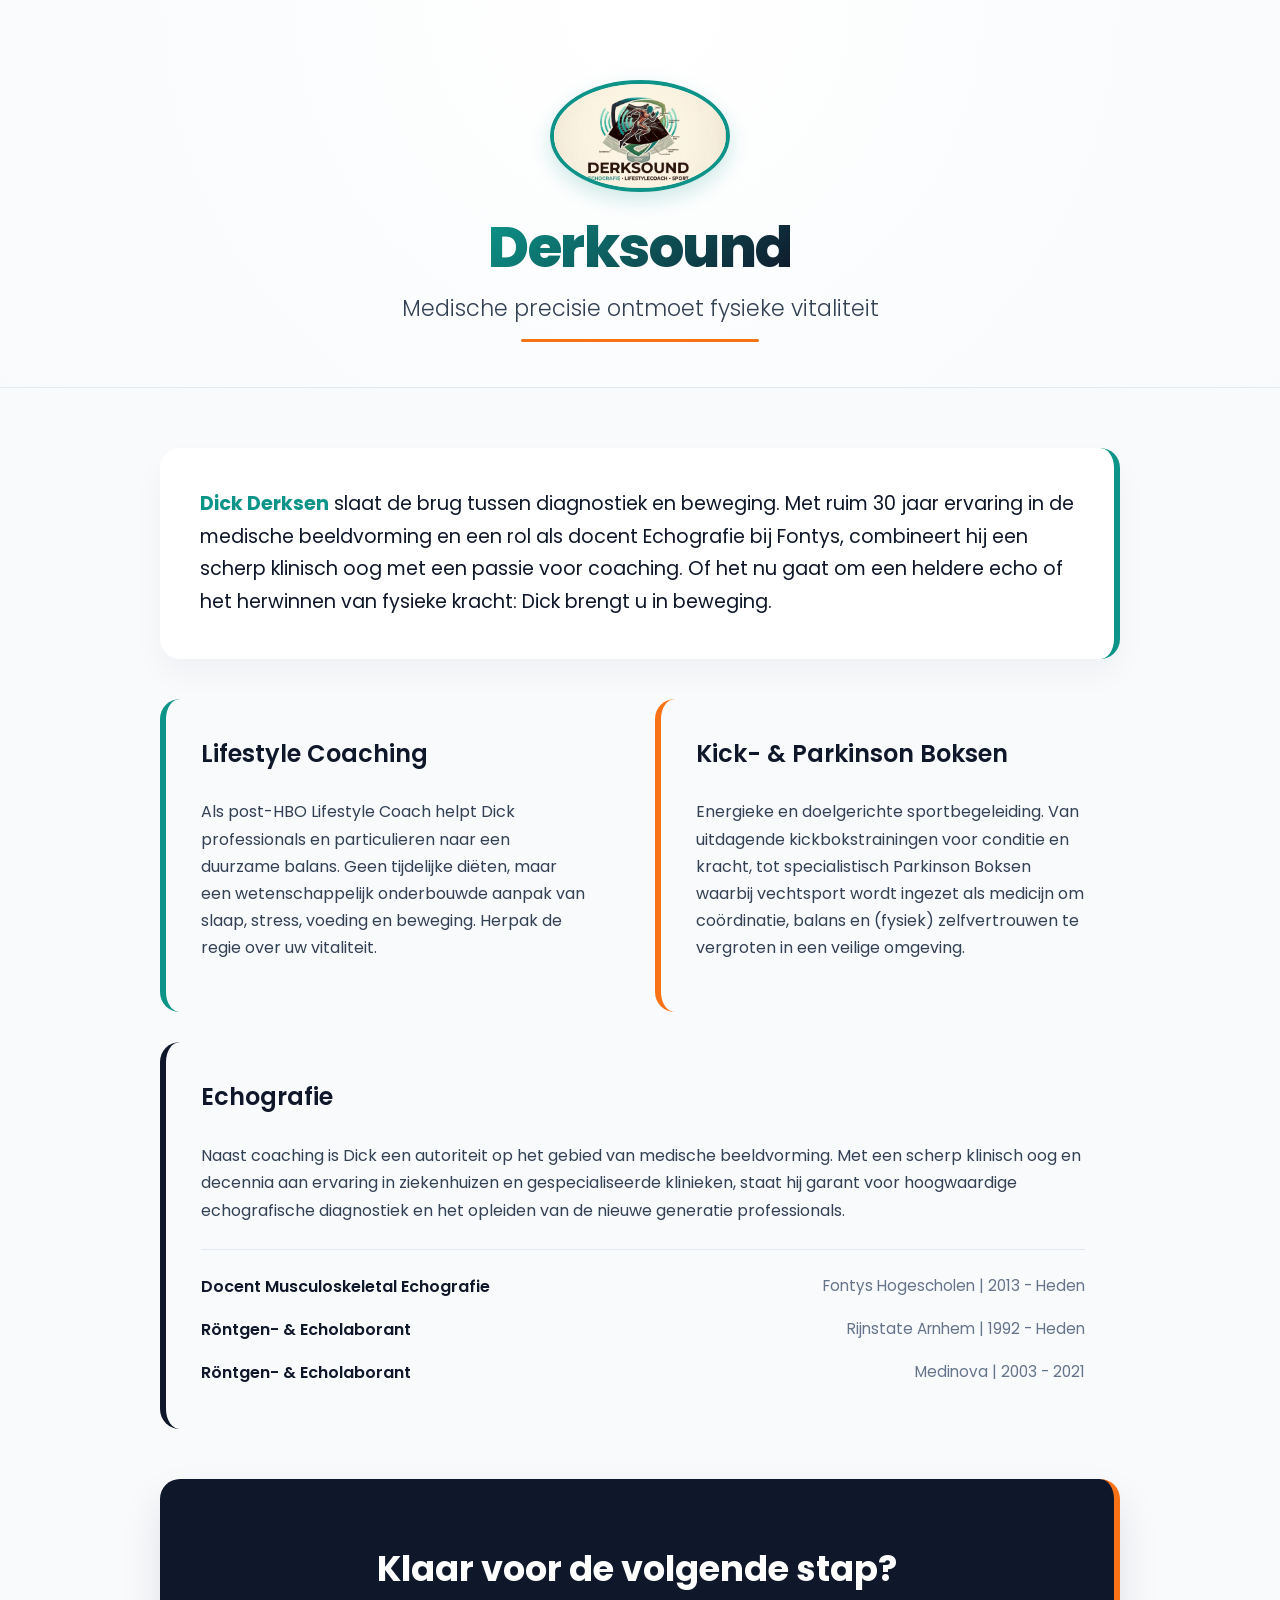
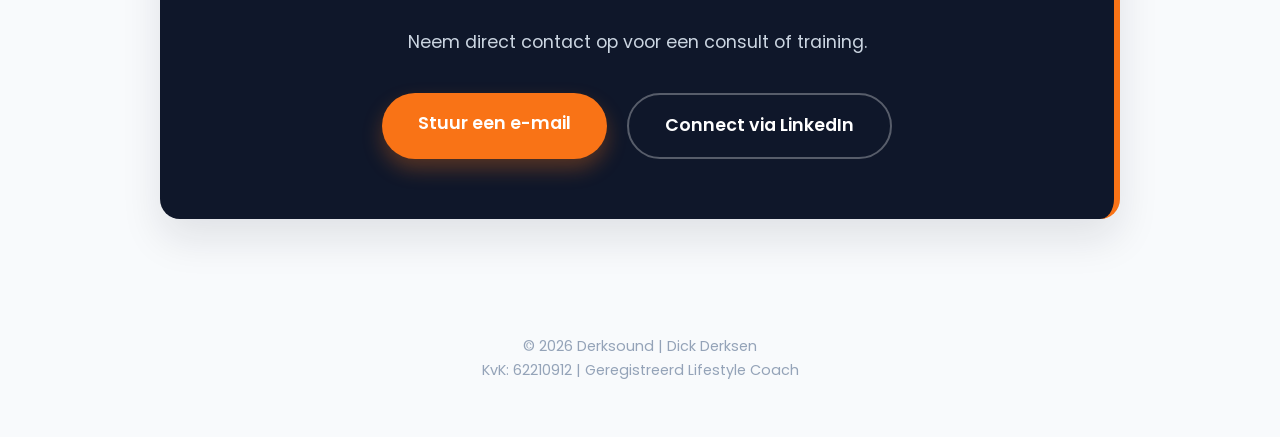
==== commit 43668869: "Rename concept.html to index.html" ====
--- a/index.html
+++ b/index.html
@@ -3,105 +3,323 @@
 <head>
     <meta charset="UTF-8">
     <meta name="viewport" content="width=device-width, initial-scale=1.0">
-    <title>Derksound | Dick Derksen - Lifestyle Coach & Bokstrainer</title>
-    <link rel="stylesheet" href="style.css">
+    
+    <!-- SEO BASIS -->
+    <title>Derksound | Dick Derksen - Echografie & Vitaliteit</title>
+    <meta name="description" content="Dick Derksen van Derksound slaat de brug tussen medische diagnostiek (echografie) en fysieke vitaliteit (lifestyle coaching & boksen) in regio Arnhem.">
+    <link rel="canonical" href="https://www.derksound.nl/" />
+
+    <!-- OPEN GRAPH (Voor mooi delen op LinkedIn, WhatsApp, etc.) -->
+    <meta property="og:title" content="Derksound | Dick Derksen - Echografie & Vitaliteit">
+    <meta property="og:description" content="Klinische precisie en fysieke vitaliteit. Lifestyle coaching, echografie en (Parkinson) boksen door Dick Derksen.">
+    <meta property="og:type" content="website">
+    <meta property="og:url" content="https://www.derksound.nl/">
+    <meta property="og:image" content="https://www.derksound.nl/logo.png">
+
+    <!-- STRUCTURED DATA (Schema.org voor Google) -->
+    <script type="application/ld+json">
+    {
+      "@context": "https://schema.org",
+      "@type": "HealthAndBeautyBusiness",
+      "name": "Derksound",
+      "image": "https://www.derksound.nl/logo.png",
+      "url": "https://www.derksound.nl",
+      "address": {
+        "@type": "PostalAddress",
+        "addressLocality": "Arnhem",
+        "addressRegion": "Gelderland",
+        "addressCountry": "NL"
+      },
+      "founder": {
+        "@type": "Person",
+        "name": "Dick Derksen",
+        "jobTitle": "Echolaborant & Lifestyle Coach",
+        "sameAs": [
+          "https://www.linkedin.com/in/dick-derksen-19b59875/"
+        ]
+      },
+      "description": "Medische precisie ontmoet fysieke vitaliteit. Derksound biedt echografie, lifestyle coaching en (Parkinson) boksen aan."
+    }
+    </script>
+
+    <!-- Google Fonts: Poppins voor een moderne, geometrische look -->
+    <link href="https://fonts.googleapis.com/css2?family=Poppins:wght@300;400;600;800&display=swap" rel="stylesheet">
+    
+    <style>
+        :root {
+            /* Modern, energiek kleurenpalet */
+            --dark-slate: #0f172a;       
+            --teal: #0d9488;             
+            --orange: #f97316;           
+            --text-color: #334155;
+            --bg-color: #f8fafc;
+            --card-bg: #ffffff;
+        }
+
+        * { box-sizing: border-box; }
+
+        body { 
+            font-family: 'Poppins', sans-serif; 
+            line-height: 1.7; 
+            color: var(--text-color); 
+            background-color: var(--bg-color);
+            margin: 0; 
+            padding: 0; 
+        }
+
+        .container { 
+            max-width: 1000px; 
+            margin: 0 auto; 
+            padding: 0 20px;
+        }
+
+        /* --- MODERNE HERO HEADER --- */
+        .hero {
+            display: flex;
+            flex-direction: column;
+            align-items: center;
+            text-align: center;
+            padding: 80px 20px 60px;
+            background: radial-gradient(circle at top, #ffffff 0%, var(--bg-color) 100%);
+            border-bottom: 1px solid #e2e8f0;
+        }
+
+        /* Aangepast logo: Rond, betere kleuren en transparantie-truc */
+        .logo-img {
+            max-width: 180px;
+            height: auto;
+            margin-bottom: 25px;
+            border-radius: 50%; 
+            border: 4px solid var(--teal);
+            box-shadow: 0 8px 20px rgba(13, 148, 136, 0.2);
+            animation: float 6s ease-in-out infinite;
+            mix-blend-mode: multiply; /* Zorgt dat een eventuele witte achtergrond wegvalt */
+        }
+
+        /* Gradient tekst voor de titel */
+        h1 { 
+            font-weight: 800; 
+            font-size: 3.5rem; 
+            margin: 0 0 10px 0; 
+            line-height: 1.1;
+            background: linear-gradient(135deg, var(--teal) 0%, var(--dark-slate) 100%);
+            -webkit-background-clip: text;
+            -webkit-text-fill-color: transparent;
+            letter-spacing: -1.5px;
+        }
+
+        .tagline { 
+            font-size: 1.4rem; 
+            color: var(--text-color); 
+            font-weight: 300; 
+            margin: 0;
+            position: relative;
+            display: inline-block;
+        }
+        
+        .tagline::after {
+            content: '';
+            position: absolute;
+            width: 50%;
+            height: 3px;
+            background: var(--orange);
+            bottom: -15px;
+            left: 25%;
+            border-radius: 5px;
+        }
+
+        /* --- MAIN CONTENT --- */
+        main { padding: 60px 0; }
+
+        /* --- INTRO BOX (Rechter rand) --- */
+        .intro-box {
+            background: var(--card-bg);
+            border-radius: 20px;
+            padding: 40px;
+            box-shadow: 0 15px 30px rgba(15, 23, 42, 0.04);
+            margin-bottom: 40px;
+            border-right: 6px solid var(--teal);
+            transition: transform 0.3s ease;
+        }
+
+        .intro-box:hover { transform: translateY(-5px); box-shadow: 0 20px 40px rgba(15, 23, 42, 0.08); }
+
+        .intro-box p {
+            font-size: 1.2rem;
+            color: var(--dark-slate);
+            font-weight: 400;
+            margin: 0;
+        }
+        .intro-box strong { color: var(--teal); }
+
+        /* --- DIENSTEN GRID (Linker rand) --- */
+        .services-grid {
+            display: grid;
+            grid-template-columns: 1fr 1fr;
+            gap: 30px;
+            margin-bottom: 50px;
+        }
+
+        .service-box {
+            background: var(--bg-color);
+            padding: 35px;
+            border-radius: 20px;
+            border-left: 6px solid var(--teal);
+            transition: all 0.3s ease;
+        }
+        
+        .service-box.orange-border { border-left-color: var(--orange); }
+        .service-box.slate-border { border-left-color: var(--dark-slate); }
+        
+        .service-box:hover { transform: translateY(-8px); box-shadow: 0 15px 30px rgba(0,0,0,0.08); }
+        .service-box h3 { font-size: 1.5rem; margin-top: 0; color: var(--dark-slate); font-weight: 600; }
+
+        /* Zorgt dat het Echografie blok twee kolommen inneemt */
+        .full-width { grid-column: 1 / -1; }
+
+        /* Styling voor de werkervaringen binnen het Echografie blok */
+        .experience-list {
+            margin-top: 25px;
+            border-top: 1px solid #e2e8f0;
+            padding-top: 15px;
+        }
+        .experience-item { 
+            display: flex; 
+            justify-content: space-between; 
+            padding: 8px 0; 
+        }
+        .experience-item strong { color: var(--dark-slate); font-weight: 600;}
+        .experience-item span { color: #64748b; font-size: 0.95rem; }
+
+        /* --- CONTACT BOX (Gekleurde achtergrond, rechter rand) --- */
+        .contact-box {
+            text-align: center;
+            background: var(--dark-slate);
+            color: white;
+            padding: 60px 40px;
+            border-radius: 20px;
+            border-right: 6px solid var(--orange);
+            box-shadow: 0 20px 40px rgba(15, 23, 42, 0.1);
+            transition: transform 0.3s ease;
+        }
+        
+        .contact-box:hover { transform: translateY(-5px); box-shadow: 0 25px 50px rgba(15, 23, 42, 0.2); }
+        .contact-box h2 { color: white; font-size: 2.2rem; margin-top: 0; }
+        .contact-box p { font-size: 1.1rem; color: #cbd5e1; margin-bottom: 0; }
+        
+        .btn-group { display: flex; justify-content: center; gap: 20px; margin-top: 35px; flex-wrap: wrap; }
+        
+        .btn {
+            padding: 16px 36px;
+            border-radius: 50px;
+            text-decoration: none;
+            font-weight: 600;
+            font-size: 1.1rem;
+            transition: all 0.3s cubic-bezier(0.4, 0, 0.2, 1);
+        }
+        
+        .btn-primary { 
+            background: var(--orange); 
+            color: white; 
+            box-shadow: 0 10px 20px rgba(249, 115, 22, 0.3);
+        }
+        .btn-primary:hover { background: #ea580c; transform: translateY(-3px); }
+        
+        .btn-outline { 
+            border: 2px solid rgba(255,255,255,0.3); 
+            color: white; 
+        }
+        .btn-outline:hover { border-color: white; transform: translateY(-3px); }
+
+        footer { text-align: center; padding: 40px; font-size: 0.9rem; color: #94a3b8; }
+
+        /* Animaties */
+        @keyframes float {
+            0% { transform: translateY(0px); }
+            50% { transform: translateY(-10px); }
+            100% { transform: translateY(0px); }
+        }
+
+        /* Responsiviteit */
+        @media (max-width: 768px) {
+            h1 { font-size: 2.5rem; }
+            .tagline { font-size: 1.1rem; }
+            .services-grid { grid-template-columns: 1fr; }
+            .full-width { grid-column: span 1; }
+            .experience-item { flex-direction: column; gap: 2px; }
+            .btn-group { flex-direction: column; }
+            .btn { width: 100%; text-align: center; }
+        }
+    </style>
 </head>
 <body>
-    <header>
-        <nav class="container">
-            <div class="logo">Derksound.</div>
-            <ul class="nav-links">
-                <li><a href="#home">Home</a></li>
-                <li><a href="#profiel">Profiel & Aanbod</a></li>
-                <li><a href="#contact">Contact</a></li>
-            </ul>
-        </nav>
+
+    <!-- HERO HEADER -->
+    <header class="hero">
+        <img src="logo.png" alt="Derksound Logo - Dick Derksen Echografie en Lifestyle Coaching" class="logo-img">
+        <h1>Derksound</h1>
+        <p class="tagline">Medische precisie ontmoet fysieke vitaliteit</p>
     </header>
 
-    <main>
-        <!-- Hero Sectie -->
-        <section id="home" class="hero slide-in-bottom">
-            <div class="container hero-content">
-                <h1>Fysiek en mentaal sterker in balans</h1>
-                <p>Hoi, ik ben Dick Derksen. Als Lifestyle Coach en bokstrainer help ik jou om het maximale uit jezelf te halen, ondersteund door decennia aan medische kennis.</p>
-                <a href="#contact" class="btn">Start jouw traject</a>
-            </div>
-        </section>
-
-        <!-- Modern Bento Grid Sectie -->
-        <section id="profiel" class="section bg-light">
-            <div class="container">
+    <div class="container">
+        <main>
+            <!-- OVER MIJ (Rechter rand) -->
+            <section class="intro-box">
+                <p><strong>Dick Derksen</strong> slaat de brug tussen diagnostiek en beweging. Met ruim 30 jaar ervaring in de medische beeldvorming en een rol als docent Echografie bij Fontys, combineert hij een scherp klinisch oog met een passie voor coaching. Of het nu gaat om een heldere echo of het herwinnen van fysieke kracht: Dick brengt u in beweging.</p>
+            </section>
+
+            <!-- DIENSTEN GRID (Linker rand) -->
+            <div class="services-grid">
                 
-                <div class="bento-grid">
-                    <!-- Groot blok (links inkomend) -->
-                    <div class="bento-box span-2 dark-box slide-in-left">
-                        <h3>De Medische Basis</h3>
-                        <p>Beweging en het menselijk lichaam lopen als een rode draad door mijn leven. Al sinds 1992 ben ik werkzaam als Röntgen- en Echolaborant. Ik weet exact hoe je lichaam werkt, wat overbelasting doet en hoe we veilig en effectief kunnen trainen.</p>
-                    </div>
-
-                    <!-- Klein blok (rechts inkomend) -->
-                    <div class="bento-box accent-box slide-in-right delay-1">
-                        <h3>Parkinson Boksen</h3>
-                        <p>Non-contact trainingen speciaal voor mensen met Parkinson. Werken aan balans, kracht en coördinatie in een veilige sfeer.</p>
-                    </div>
-
-                    <!-- Klein blok (links inkomend) -->
-                    <div class="bento-box light-box slide-in-left delay-1">
-                        <h3>Kickboksen</h3>
-                        <p>Fysiek en mentaal uitdagend. Conditie opbouwen, sterker worden en techniek verbeteren. De perfecte full-body workout.</p>
-                    </div>
-
-                    <!-- Groot blok (rechts inkomend) -->
-                    <div class="bento-box span-2 outline-box slide-in-right">
-                        <h3>Lifestyle Coaching</h3>
-                        <p>Structurele verbetering van jouw leefstijl. We kijken verder dan alleen trainen: voeding, stressmanagement en mindset vormen samen de sleutel tot een balans die wél op de lange termijn werkt.</p>
+                <div class="service-box">
+                    <h3>Lifestyle Coaching</h3>
+                    <p>Als post-HBO Lifestyle Coach helpt Dick professionals en particulieren naar een duurzame balans. Geen tijdelijke diëten, maar een wetenschappelijk onderbouwde aanpak van slaap, stress, voeding en beweging. Herpak de regie over uw vitaliteit.</p>
+                </div>
+                
+                <div class="service-box orange-border">
+                    <h3>Kick- & Parkinson Boksen</h3>
+                    <p>Energieke en doelgerichte sportbegeleiding. Van uitdagende kickbokstrainingen voor conditie en kracht, tot specialistisch Parkinson Boksen waarbij vechtsport wordt ingezet als medicijn om coördinatie, balans en (fysiek) zelfvertrouwen te vergroten in een veilige omgeving.</p>
+                </div>
+
+                <!-- ECHOGRAFIE (Volle breedte) -->
+                <div class="service-box slate-border full-width">
+                    <h3>Echografie</h3>
+                    <p>Naast coaching is Dick een autoriteit op het gebied van medische beeldvorming. Met een scherp klinisch oog en decennia aan ervaring in ziekenhuizen en gespecialiseerde klinieken, staat hij garant voor hoogwaardige echografische diagnostiek en het opleiden van de nieuwe generatie professionals.</p>
+                    
+                    <div class="experience-list">
+                        <div class="experience-item">
+                            <strong>Docent Musculoskeletal Echografie</strong>
+                            <span>Fontys Hogescholen | 2013 - Heden</span>
+                        </div>
+                        <div class="experience-item">
+                            <strong>Röntgen- & Echolaborant</strong>
+                            <span>Rijnstate Arnhem | 1992 - Heden</span>
+                        </div>
+                        <div class="experience-item">
+                            <strong>Röntgen- & Echolaborant</strong>
+                            <span>Medinova | 2003 - 2021</span>
+                        </div>
                     </div>
                 </div>
 
             </div>
-        </section>
-
-        <!-- Contact Sectie -->
-        <section id="contact" class="section">
-            <div class="container contact-box slide-in-bottom">
+
+            <!-- CONTACT CTA (Gekleurde achtergrond, Rechter rand) -->
+            <section class="contact-box">
                 <h2>Klaar voor de volgende stap?</h2>
-                <p>Neem gerust contact op voor een vrijblijvend kennismakingsgesprek.</p>
-                <div class="contact-info">
-                    <p>✉️ <a href="mailto:info@derksound.nl">info@derksound.nl</a></p>
-                    <p>📞 [Jouw Telefoonnummer]</p>
-                    <p>📍 Arnhem en omstreken</p>
+                <p>Neem direct contact op voor een consult of training.</p>
+                <div class="btn-group">
+                    <a href="mailto:info@derksound.nl" class="btn btn-primary">Stuur een e-mail</a>
+                    <a href="https://www.linkedin.com/in/dick-derksen-19b59875/" target="_blank" class="btn btn-outline">Connect via LinkedIn</a>
                 </div>
-            </div>
-        </section>
-    </main>
-
-    <footer>
-        <div class="container">
-            <p>&copy; 2026 Derksound | Dick Derksen</p>
-            <p class="kvk-text">KvK-nummer: 62210912</p>
-        </div>
-    </footer>
-
-    <!-- Het script voor de scroll-animaties -->
-    <script>
-        const observerOptions = {
-            threshold: 0.15,
-            rootMargin: "0px 0px -50px 0px" // Start iets eerder met animeren
-        };
-
-        const observer = new IntersectionObserver((entries) => {
-            entries.forEach((entry) => {
-                if (entry.isIntersecting) {
-                    entry.target.classList.add('show');
-                    // Optioneel: stop met observeren na 1 keer tonen
-                    // observer.unobserve(entry.target); 
-                }
-            });
-        }, observerOptions);
-
-        // Selecteer alle elementen die we willen animeren
-        const animatedElements = document.querySelectorAll('.slide-in-left, .slide-in-right, .slide-in-bottom');
-        animatedElements.forEach((el) => observer.observe(el));
-    </script>
+            </section>
+        </main>
+
+        <footer>
+            <p>&copy; 2026 Derksound | Dick Derksen<br>
+            KvK: 62210912 | Geregistreerd Lifestyle Coach</p>
+        </footer>
+    </div>
+
 </body>
 </html>
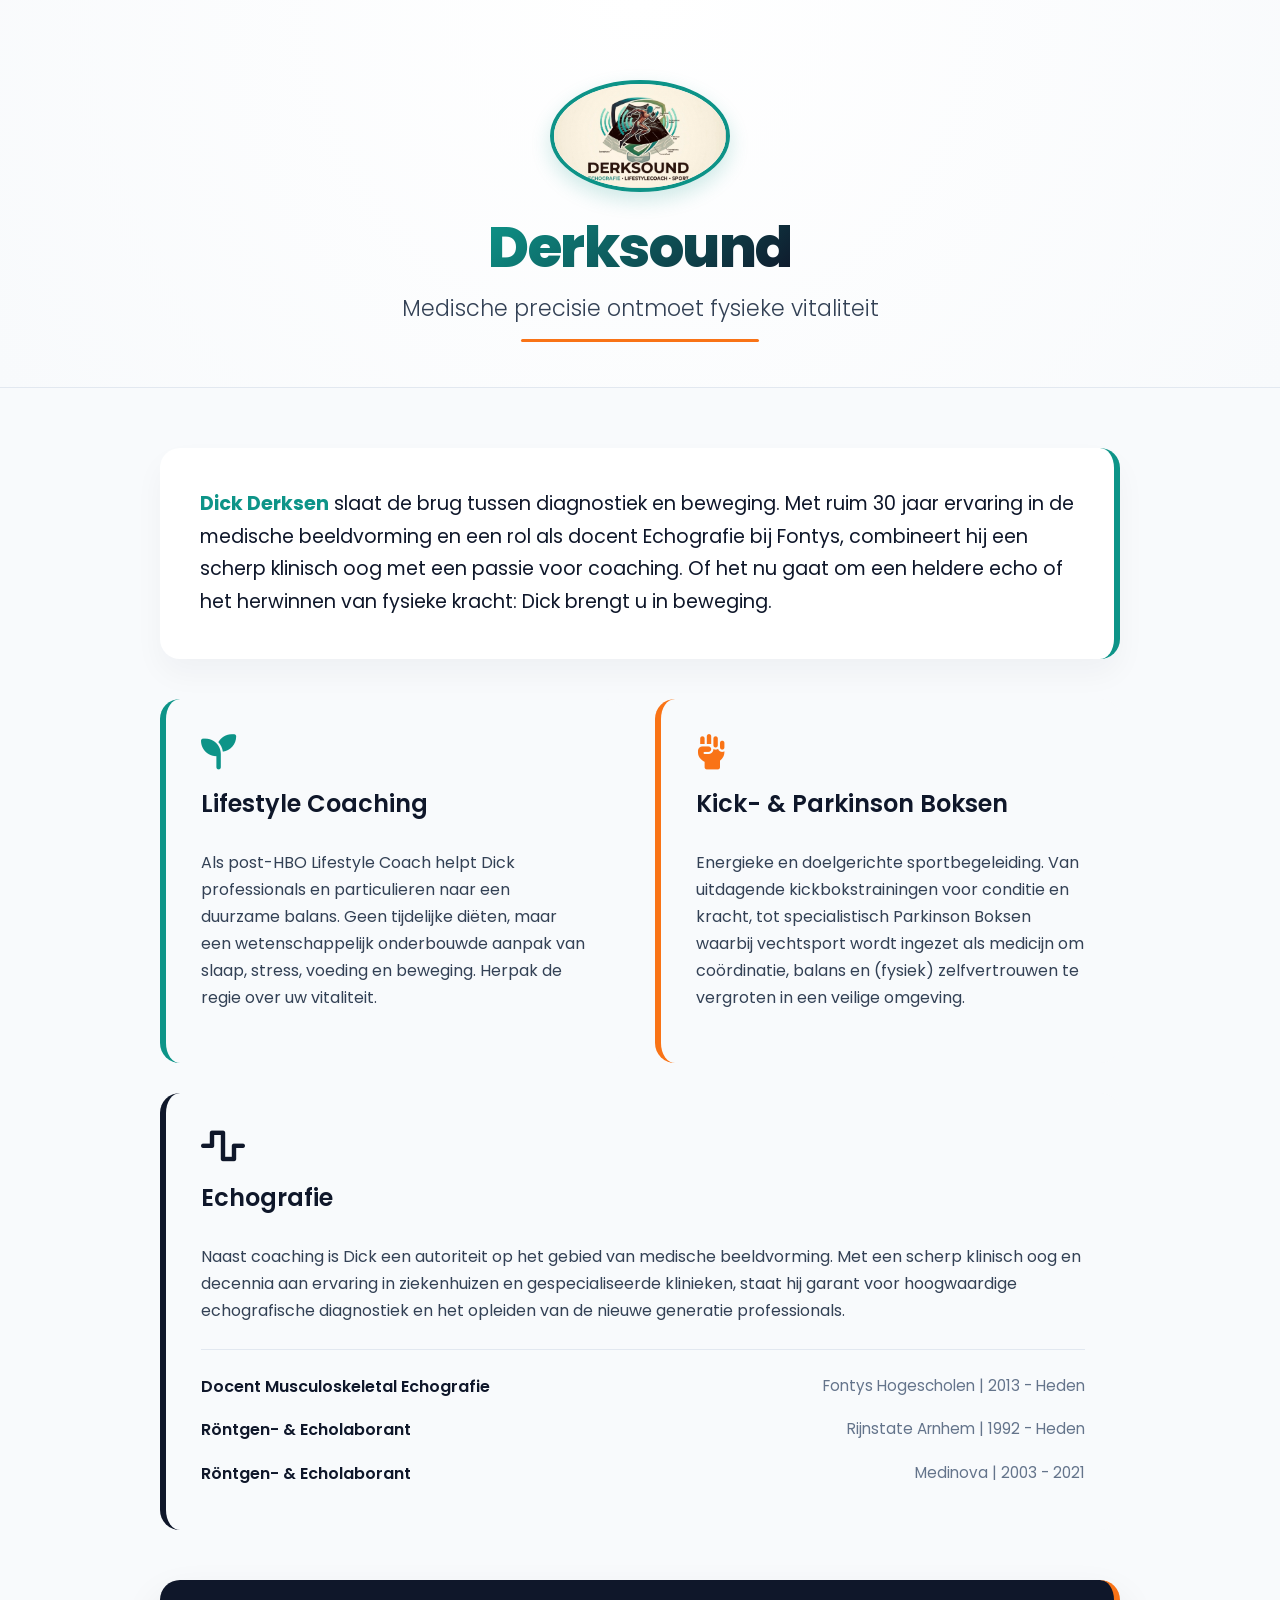
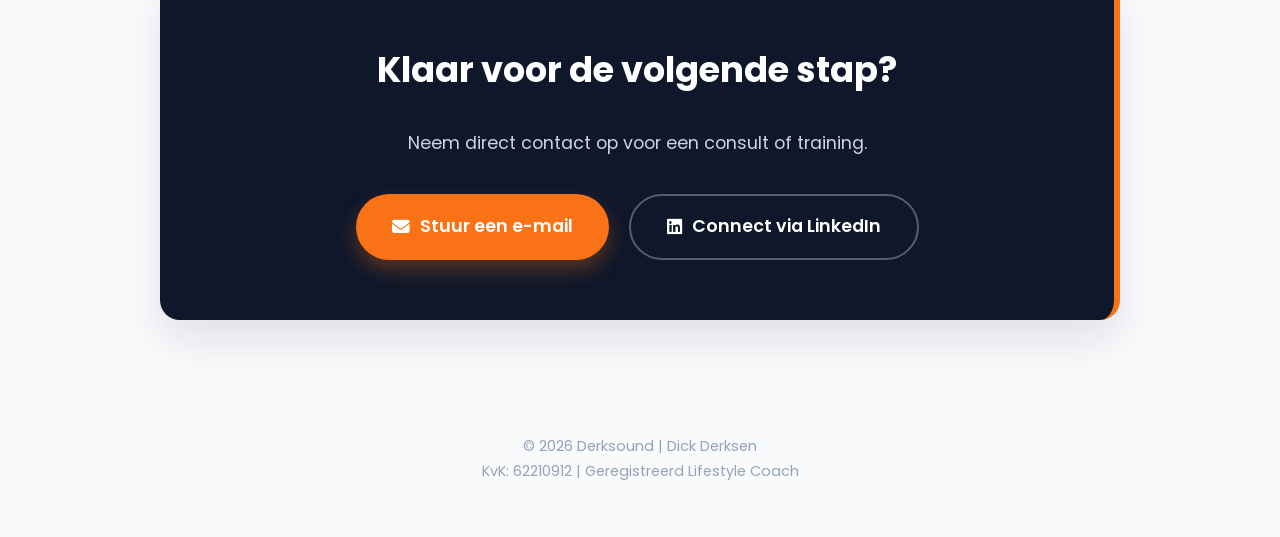
==== commit 6930eba9: "Update index.html" ====
--- a/index.html
+++ b/index.html
@@ -45,6 +45,9 @@
     <!-- Google Fonts: Poppins voor een moderne, geometrische look -->
     <link href="https://fonts.googleapis.com/css2?family=Poppins:wght@300;400;600;800&display=swap" rel="stylesheet">
     
+    <!-- FontAwesome Iconen Bibliotheek -->
+    <link rel="stylesheet" href="https://cdnjs.cloudflare.com/ajax/libs/font-awesome/6.4.0/css/all.min.css">
+    
     <style>
         :root {
             /* Modern, energiek kleurenpalet */
@@ -172,6 +175,20 @@
         .service-box.slate-border { border-left-color: var(--dark-slate); }
         
         .service-box:hover { transform: translateY(-8px); box-shadow: 0 15px 30px rgba(0,0,0,0.08); }
+        
+        /* Iconen Styling */
+        .service-icon {
+            font-size: 2.2rem;
+            color: var(--teal);
+            margin-bottom: 15px;
+            display: inline-block;
+            transition: transform 0.3s ease;
+        }
+        
+        .service-box:hover .service-icon { transform: scale(1.15); }
+        .service-box.orange-border .service-icon { color: var(--orange); }
+        .service-box.slate-border .service-icon { color: var(--dark-slate); }
+
         .service-box h3 { font-size: 1.5rem; margin-top: 0; color: var(--dark-slate); font-weight: 600; }
 
         /* Zorgt dat het Echografie blok twee kolommen inneemt */
@@ -210,6 +227,10 @@
         .btn-group { display: flex; justify-content: center; gap: 20px; margin-top: 35px; flex-wrap: wrap; }
         
         .btn {
+            display: flex;
+            align-items: center;
+            justify-content: center;
+            gap: 10px;
             padding: 16px 36px;
             border-radius: 50px;
             text-decoration: none;
@@ -272,17 +293,20 @@
             <div class="services-grid">
                 
                 <div class="service-box">
+                    <i class="fa-solid fa-seedling service-icon"></i>
                     <h3>Lifestyle Coaching</h3>
                     <p>Als post-HBO Lifestyle Coach helpt Dick professionals en particulieren naar een duurzame balans. Geen tijdelijke diëten, maar een wetenschappelijk onderbouwde aanpak van slaap, stress, voeding en beweging. Herpak de regie over uw vitaliteit.</p>
                 </div>
                 
                 <div class="service-box orange-border">
+                    <i class="fa-solid fa-hand-fist service-icon"></i>
                     <h3>Kick- & Parkinson Boksen</h3>
                     <p>Energieke en doelgerichte sportbegeleiding. Van uitdagende kickbokstrainingen voor conditie en kracht, tot specialistisch Parkinson Boksen waarbij vechtsport wordt ingezet als medicijn om coördinatie, balans en (fysiek) zelfvertrouwen te vergroten in een veilige omgeving.</p>
                 </div>
 
                 <!-- ECHOGRAFIE (Volle breedte) -->
                 <div class="service-box slate-border full-width">
+                    <i class="fa-solid fa-wave-square service-icon"></i>
                     <h3>Echografie</h3>
                     <p>Naast coaching is Dick een autoriteit op het gebied van medische beeldvorming. Met een scherp klinisch oog en decennia aan ervaring in ziekenhuizen en gespecialiseerde klinieken, staat hij garant voor hoogwaardige echografische diagnostiek en het opleiden van de nieuwe generatie professionals.</p>
                     
@@ -309,8 +333,12 @@
                 <h2>Klaar voor de volgende stap?</h2>
                 <p>Neem direct contact op voor een consult of training.</p>
                 <div class="btn-group">
-                    <a href="mailto:info@derksound.nl" class="btn btn-primary">Stuur een e-mail</a>
-                    <a href="https://www.linkedin.com/in/dick-derksen-19b59875/" target="_blank" class="btn btn-outline">Connect via LinkedIn</a>
+                    <a href="mailto:info@derksound.nl" class="btn btn-primary">
+                        <i class="fa-solid fa-envelope"></i> Stuur een e-mail
+                    </a>
+                    <a href="https://www.linkedin.com/in/dick-derksen-19b59875/" target="_blank" class="btn btn-outline">
+                        <i class="fa-brands fa-linkedin"></i> Connect via LinkedIn
+                    </a>
                 </div>
             </section>
         </main>
